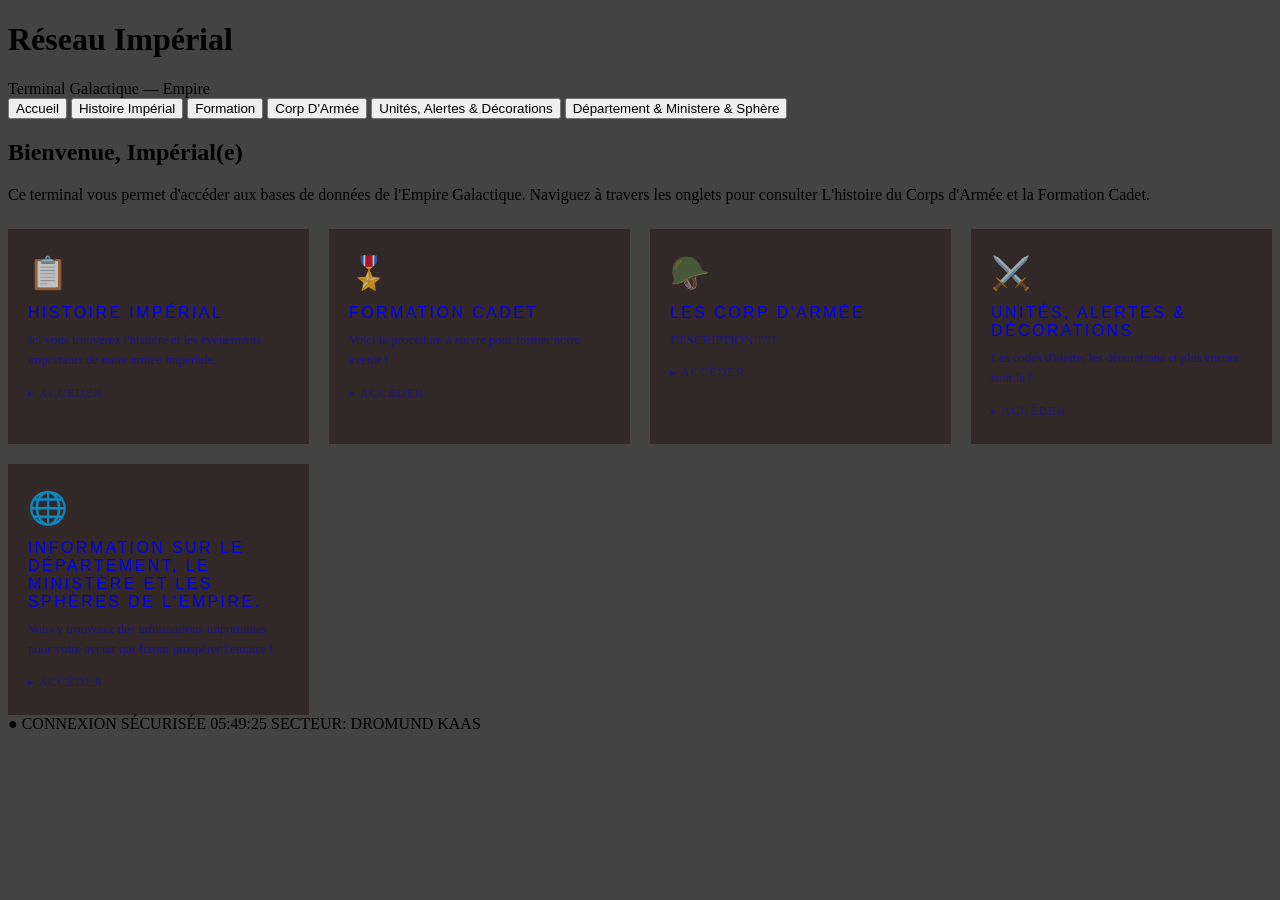
==== index.html @ f367fa1d "Update index.html" ====
<!DOCTYPE html>
<html lang="fr">
<head>
  <meta charset="UTF-8">
  <meta name="viewport" content="width=device-width, initial-scale=1.0">
  <title>Réseau Impérial — Terminal Galactique de l'Empire</title>
  <meta name="description" content="Terminal d'accès aux bases de données de l'Empire Galactique. Histoire du Corps d'Armée et Formation Cadet.">
  <link rel="stylesheet" href="style.css">
  <link rel="icon" type="image/x-icon" href="images/ICONE.png">

  <!-- DISCORD / OPEN GRAPH EMBED -->
  <meta property="og:type" content="website">
  <meta property="og:title" content="Réseau Impérial — Empire Galactique">
  <meta property="og:description" content="Terminal d'accès aux bases de données de l'Empire.">
  <meta property="og:url" content="https://insanity-chan.github.io/Imperial/">
  <meta property="og:image" content="https://insanity-chan.github.io/Imperial/preview.png">
  <meta property="og:site_name" content="Réseau Impérial">
  <meta name="theme-color" content="#ff1a1a">

  <!-- TWITTER CARD -->
  <meta name="twitter:card" content="summary_large_image">
  <meta name="twitter:title" content="Réseau Impérial — Empire Galactique">
  <meta name="twitter:description" content="Terminal d'accès aux bases de données de l'Empire.">
  <meta name="twitter:image" content="https://insanity-chan.github.io/Imperial/preview.png">

  <style>
    body {
      background-image: url('images/fond.png');
      background-size: cover;
      background-position: center;
      background-attachment: fixed;
      background-repeat: no-repeat;
    }

    body::before {
      content: '';
      position: fixed;
      top: 0; left: 0;
      width: 100%; height: 100%;
      background: rgba(5, 5, 5, 0.75);
      z-index: -1;
    }

    .holo-cards-link {
      display: grid;
      grid-template-columns: repeat(auto-fit, minmax(250px, 1fr));
      gap: 20px;
      margin-top: 25px;
      text-decoration: none;
    }

    .holo-card-link {
      display: block;
      text-decoration: none;
      border: 1px solid var(--holo-dim);
      padding: 25px 20px;
      background: rgba(26, 0, 0, 0.4);
      transition: all 0.3s;
      position: relative;
      overflow: hidden;
    }

    .holo-card-link::before {
      content: '';
      position: absolute;
      top: 0; left: -100%;
      width: 100%; height: 100%;
      background: linear-gradient(90deg, transparent, rgba(255,26,26,0.05), transparent);
      transition: left 0.5s;
    }

    .holo-card-link:hover::before {
      left: 100%;
    }

    .holo-card-link:hover {
      border-color: var(--holo-cyan);
      box-shadow: 0 0 20px var(--holo-glow), inset 0 0 20px rgba(255,26,26,0.05);
      transform: translateY(-3px);
    }

    .holo-card-link .card-icon {
      font-size: 2rem;
      margin-bottom: 12px;
      opacity: 0.7;
    }

    .holo-card-link .card-title {
      font-family: 'Orbitron', sans-serif;
      font-size: 1rem;
      letter-spacing: 0.15em;
      text-transform: uppercase;
      color: var(--holo-cyan);
      text-shadow: 0 0 8px var(--holo-glow);
      margin-bottom: 8px;
    }

    .holo-card-link .card-desc {
      font-size: 0.8rem;
      opacity: 0.5;
      line-height: 1.6;
    }

    .holo-card-link .card-arrow {
      margin-top: 15px;
      font-size: 0.75rem;
      opacity: 0.4;
      letter-spacing: 0.1em;
      text-transform: uppercase;
    }

    .holo-card-link:hover .card-arrow {
      opacity: 1;
    }

    .holo-placeholder {
      border: 1px dashed var(--holo-dim);
      padding: 25px 20px;
      background: rgba(26, 0, 0, 0.2);
      transition: all 0.3s;
      cursor: default;
    }

    .holo-placeholder:hover {
      border-color: rgba(255,26,26,0.3);
      background: rgba(26, 0, 0, 0.3);
    }

    .holo-placeholder .card-icon {
      font-size: 2rem;
      margin-bottom: 12px;
      opacity: 0.4;
    }

    .holo-placeholder .card-title {
      font-family: 'Orbitron', sans-serif;
      font-size: 1rem;
      letter-spacing: 0.15em;
      text-transform: uppercase;
      color: var(--holo-cyan);
      opacity: 0.4;
      margin-bottom: 8px;
    }

    .holo-placeholder .card-desc {
      font-size: 0.8rem;
      opacity: 0.3;
      line-height: 1.6;
      font-style: italic;
    }

    .holo-placeholder .card-tag {
      display: inline-block;
      margin-top: 12px;
      font-size: 0.7rem;
      padding: 3px 10px;
      border: 1px solid var(--holo-dim);
      opacity: 0.3;
      letter-spacing: 0.1em;
      text-transform: uppercase;
    }
  </style>
</head>
<body>

  <div id="boot-screen">
    <div class="boot-text">&gt; INITIALISATION DU TERMINAL IMPÉRIAL...</div>
    <div class="boot-text">&gt; CONNEXION AU RÉSEAU DE L'EMPIRE...</div>
    <div class="boot-text">&gt; AUTHENTIFICATION : ACCORDÉE</div>
    <div class="boot-text">&gt; CHARGEMENT DES DONNÉES...</div>
    <div class="boot-bar"><div class="boot-bar-fill"></div></div>
  </div>

  <div class="holo-header">
    <h1>Réseau Impérial</h1>
    <div class="subtitle">Terminal Galactique — Empire</div>
  </div>

  <div class="holo-frame">

<div class="holo-nav">
      <a href="index.html"><button class="active">Accueil</button></a>
      <a href="histoir.html"><button>Histoire Impérial</button></a>
      <a href="formation.html"><button>Formation</button></a>
  <a href="corparmee.html"><button>Corp D'Armée</button></a>
      <a href="unites.html"><button>Unités, Alertes & Décorations</button></a>
      <a href="sphere.html"><button>Département & Ministere & Sphère</button></a>
    </div>

    <div class="holo-panel active">
      <h2>Bienvenue, Impérial(e)</h2>
      <p>Ce terminal vous permet d'accéder aux bases de données de l'Empire Galactique. Naviguez à travers les onglets pour consulter L'histoire du Corps d'Armée et la Formation Cadet.</p>

      <div class="holo-cards-link">

        <a href="histoir.html" class="holo-card-link">
          <div class="card-icon">📋</div>
          <div class="card-title">Histoire Impérial</div>
          <div class="card-desc">Ici vous trouverez l'histoire et les événements importants de notre armée impériale.</div>
          <div class="card-arrow">▸ Accéder</div>
        </a>

        <a href="formation.html" class="holo-card-link">
          <div class="card-icon">🎖️</div>
          <div class="card-title">Formation Cadet</div>
          <div class="card-desc">Voici la procédure à suivre pour former notre avenir !</div>
          <div class="card-arrow">▸ Accéder</div>
        </a>

                <a href="formation.html" class="holo-card-link">
          <div class="card-icon">🪖</div>
          <div class="card-title">Les Corp D'armée</div>
          <div class="card-desc">DESCRIPTION!!?!!</div>
          <div class="card-arrow">▸ Accéder</div>
        </a>

        <a href="unites.html" class="holo-card-link">
          <div class="card-icon">⚔️</div>
          <div class="card-title">Unités, Alertes & Décorations</div>
          <div class="card-desc">Les codes d'alerte, les décorations et plus encore sont là !</div>
          <div class="card-arrow">▸ Accéder</div>
        </a>

        <a href="sphere.html" class="holo-card-link">
          <div class="card-icon">🌐</div>
          <div class="card-title">Information sur le département, le ministère et les sphères de l'empire.</div>
          <div class="card-desc">Vous y trouverez des informations importantes pour votre avenir qui feront prospérer l'empire !</div>
          <div class="card-arrow">▸ Accéder</div>
        </a>

      </div>
    </div>

    <div class="holo-status">
      <span><span class="blink">●</span> CONNEXION SÉCURISÉE</span>
      <span id="horloge">--:--:--</span>
      <span>SECTEUR: DROMUND KAAS</span>
    </div>
  </div>

  <script>
    setTimeout(() => {
      document.getElementById('boot-screen').style.display = 'none';
    }, 700);

    function updateClock() {
      const now = new Date();
      const h = String(now.getHours()).padStart(2, '0');
      const m = String(now.getMinutes()).padStart(2, '0');
      const s = String(now.getSeconds()).padStart(2, '0');
      document.getElementById('horloge').textContent = `${h}:${m}:${s}`;
    }
    setInterval(updateClock, 1000);
    updateClock();
  </script>
</body>
</html>
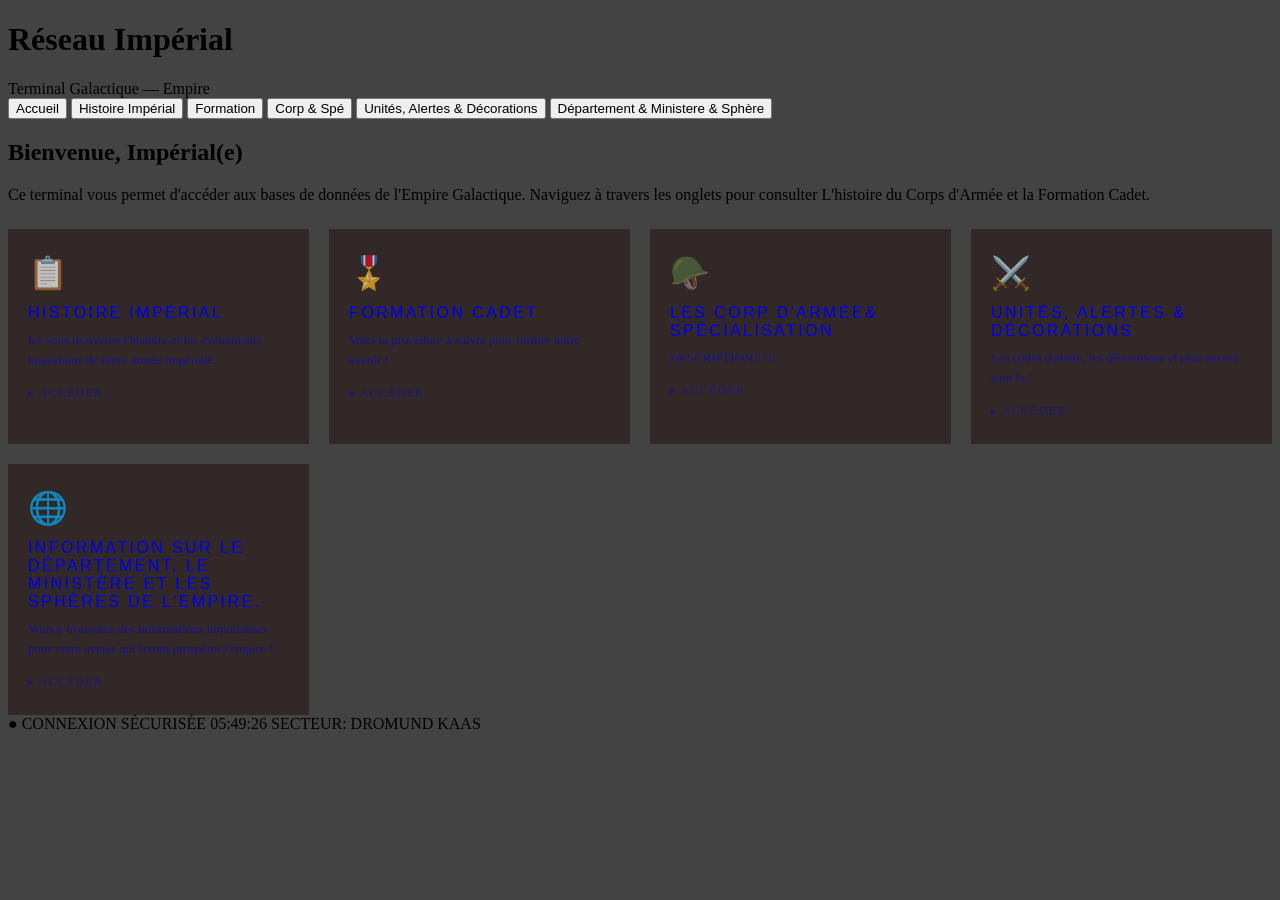
==== commit 78f47bf8: "Update index.html" ====
--- a/index.html
+++ b/index.html
@@ -182,7 +182,7 @@
       <a href="index.html"><button class="active">Accueil</button></a>
       <a href="histoir.html"><button>Histoire Impérial</button></a>
       <a href="formation.html"><button>Formation</button></a>
-  <a href="corparmee.html"><button>Corp D'Armée</button></a>
+  <a href="corparmee.html"><button>Corp & Spé</button></a>
       <a href="unites.html"><button>Unités, Alertes & Décorations</button></a>
       <a href="sphere.html"><button>Département & Ministere & Sphère</button></a>
     </div>
@@ -207,9 +207,9 @@
           <div class="card-arrow">▸ Accéder</div>
         </a>
 
-                <a href="formation.html" class="holo-card-link">
+                <a href="corparmee.html" class="holo-card-link">
           <div class="card-icon">🪖</div>
-          <div class="card-title">Les Corp D'armée</div>
+          <div class="card-title">Les Corp D'armée& Spécialisation</div>
           <div class="card-desc">DESCRIPTION!!?!!</div>
           <div class="card-arrow">▸ Accéder</div>
         </a>
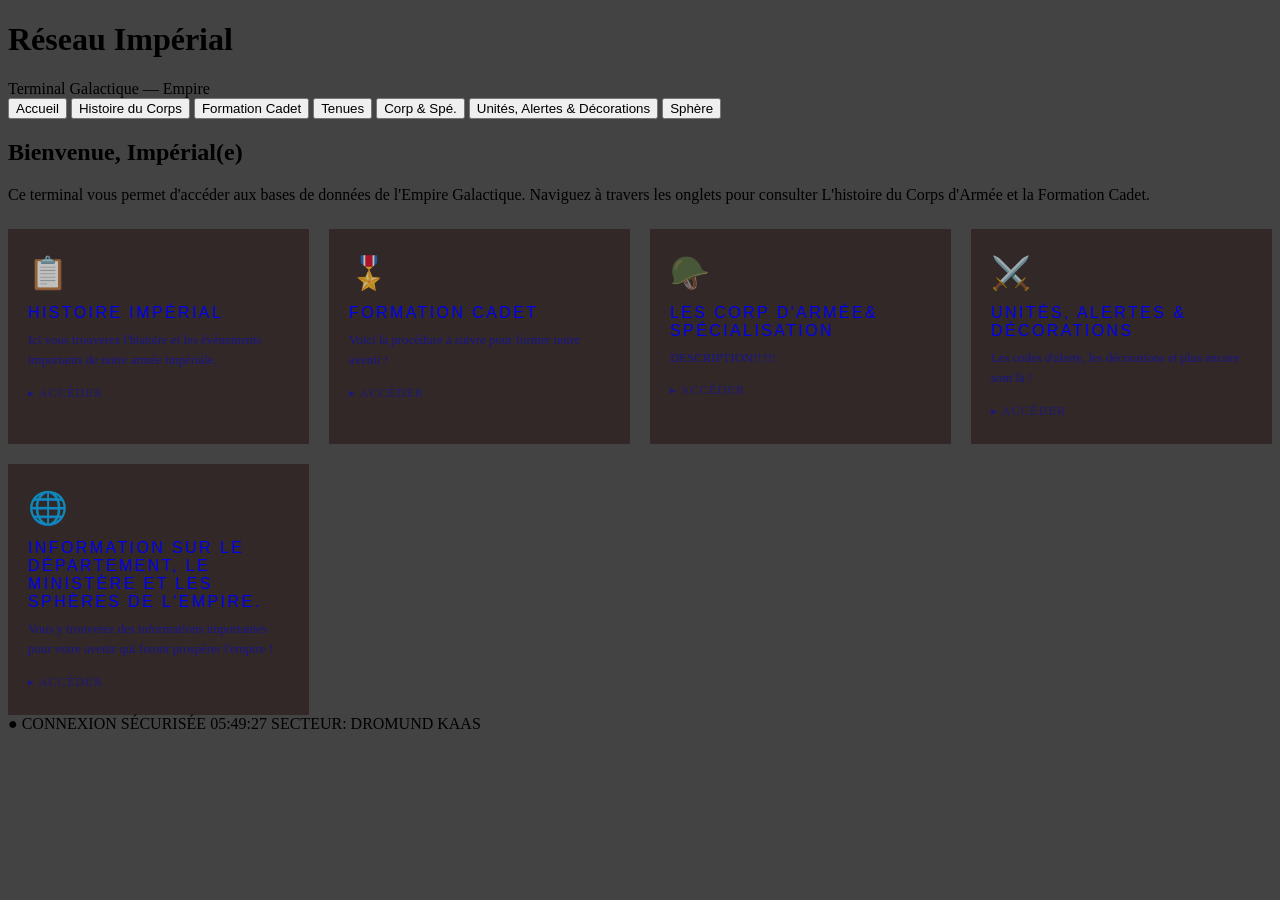
==== commit 7e19ee23: "Update index.html" ====
--- a/index.html
+++ b/index.html
@@ -178,13 +178,14 @@
 
   <div class="holo-frame">
 
-<div class="holo-nav">
+    <div class="holo-nav">
       <a href="index.html"><button class="active">Accueil</button></a>
-      <a href="histoir.html"><button>Histoire Impérial</button></a>
-      <a href="formation.html"><button>Formation</button></a>
-  <a href="corparmee.html"><button>Corp & Spé</button></a>
+      <a href="histoire.html"><button>Histoire du Corps</button></a>
+      <a href="formation.html"><button>Formation Cadet</button></a>
+      <a href="tenues.html"><button>Tenues</button></a>
+      <a href="corparmee.html"><button>Corp & Spé.</button></a>
       <a href="unites.html"><button>Unités, Alertes & Décorations</button></a>
-      <a href="sphere.html"><button>Département & Ministere & Sphère</button></a>
+      <a href="sphere.html"><button>Sphère</button></a>
     </div>
 
     <div class="holo-panel active">
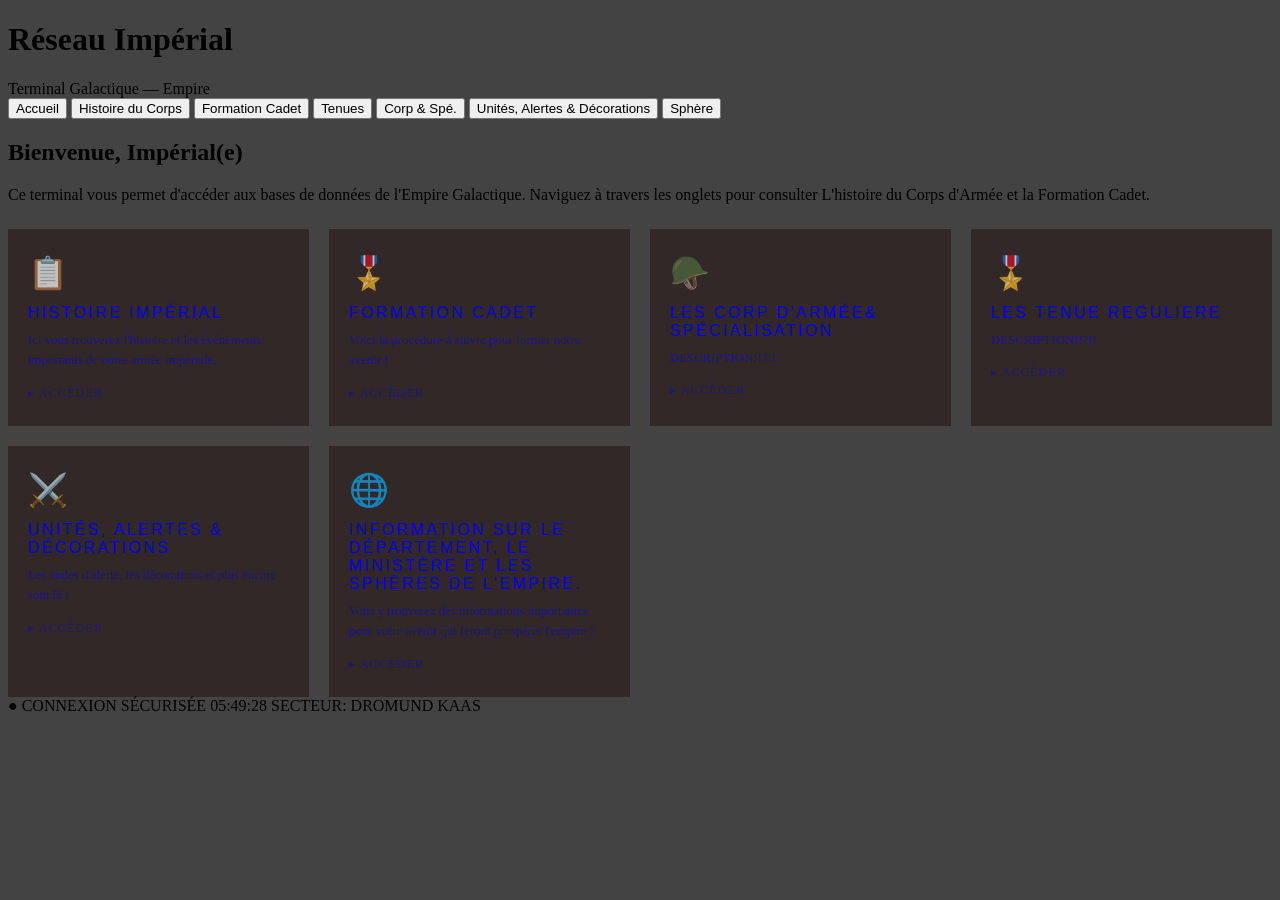
==== commit f56a8fba: "Update index.html" ====
--- a/index.html
+++ b/index.html
@@ -215,6 +215,13 @@
           <div class="card-arrow">▸ Accéder</div>
         </a>
 
+                        <a href="tenues.html" class="holo-card-link">
+          <div class="card-icon">🎖️</div>
+          <div class="card-title">Les Tenue reguliere</div>
+          <div class="card-desc">DESCRIPTION!!?!!</div>
+          <div class="card-arrow">▸ Accéder</div>
+        </a>
+
         <a href="unites.html" class="holo-card-link">
           <div class="card-icon">⚔️</div>
           <div class="card-title">Unités, Alertes & Décorations</div>
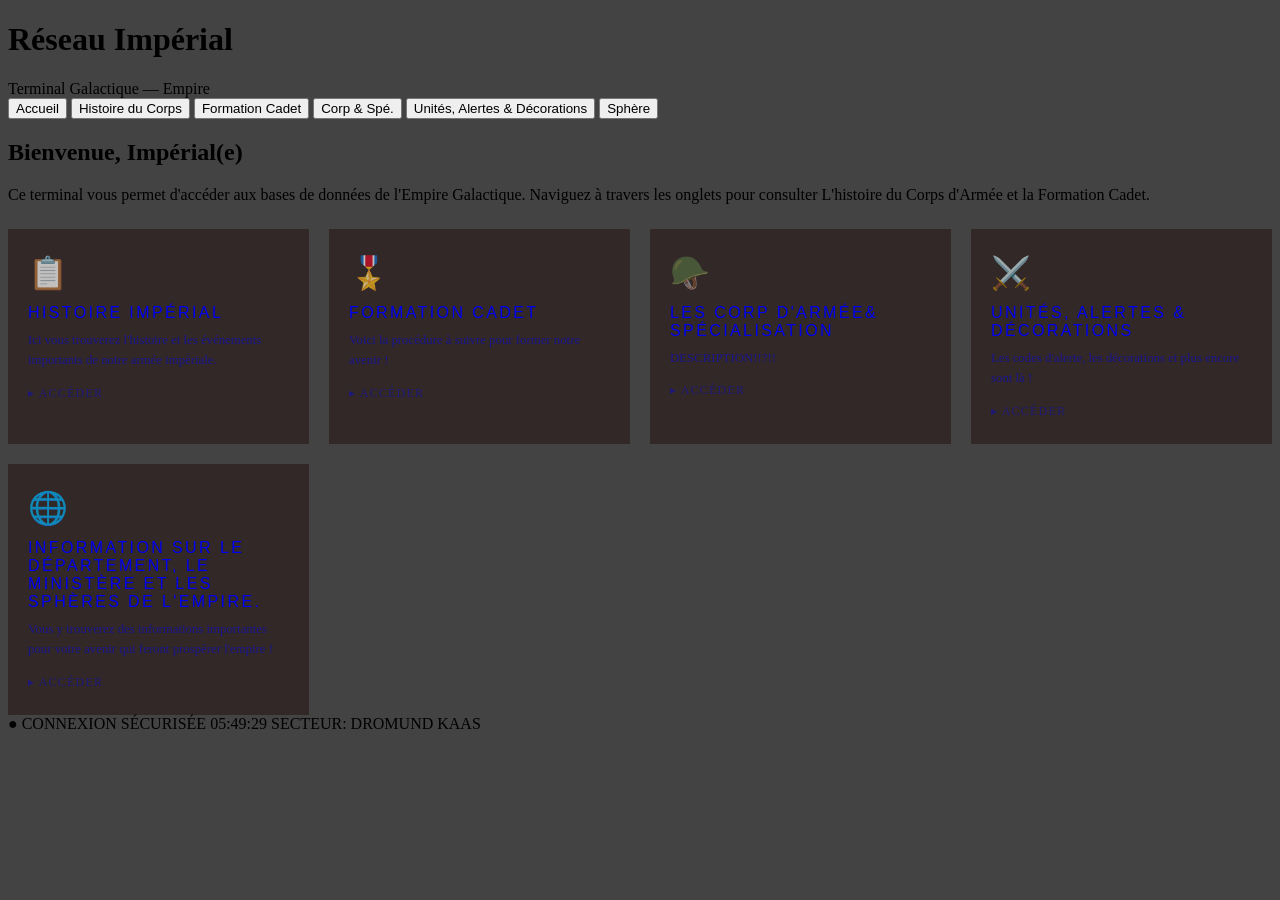
==== commit 70cd4caf: "Update index.html" ====
--- a/index.html
+++ b/index.html
@@ -182,7 +182,6 @@
       <a href="index.html"><button class="active">Accueil</button></a>
       <a href="histoire.html"><button>Histoire du Corps</button></a>
       <a href="formation.html"><button>Formation Cadet</button></a>
-      <a href="tenues.html"><button>Tenues</button></a>
       <a href="corparmee.html"><button>Corp & Spé.</button></a>
       <a href="unites.html"><button>Unités, Alertes & Décorations</button></a>
       <a href="sphere.html"><button>Sphère</button></a>
@@ -211,13 +210,6 @@
                 <a href="corparmee.html" class="holo-card-link">
           <div class="card-icon">🪖</div>
           <div class="card-title">Les Corp D'armée& Spécialisation</div>
-          <div class="card-desc">DESCRIPTION!!?!!</div>
-          <div class="card-arrow">▸ Accéder</div>
-        </a>
-
-                        <a href="tenues.html" class="holo-card-link">
-          <div class="card-icon">🎖️</div>
-          <div class="card-title">Les Tenue reguliere</div>
           <div class="card-desc">DESCRIPTION!!?!!</div>
           <div class="card-arrow">▸ Accéder</div>
         </a>
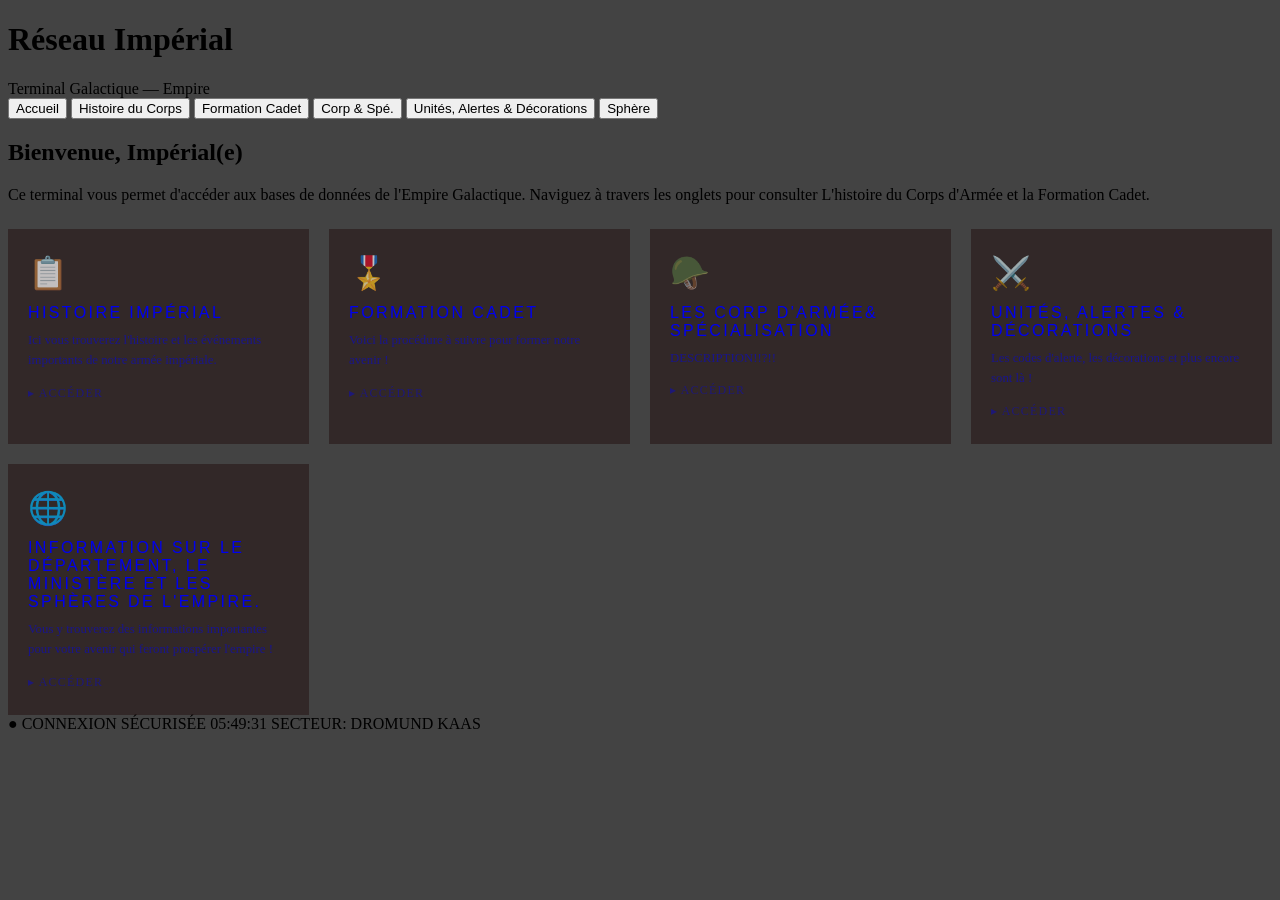
==== commit b31ed2c6: "Update index.html" ====
--- a/index.html
+++ b/index.html
@@ -180,7 +180,7 @@
 
     <div class="holo-nav">
       <a href="index.html"><button class="active">Accueil</button></a>
-      <a href="histoire.html"><button>Histoire du Corps</button></a>
+      <a href="histoir.html"><button>Histoire du Corps</button></a>
       <a href="formation.html"><button>Formation Cadet</button></a>
       <a href="corparmee.html"><button>Corp & Spé.</button></a>
       <a href="unites.html"><button>Unités, Alertes & Décorations</button></a>
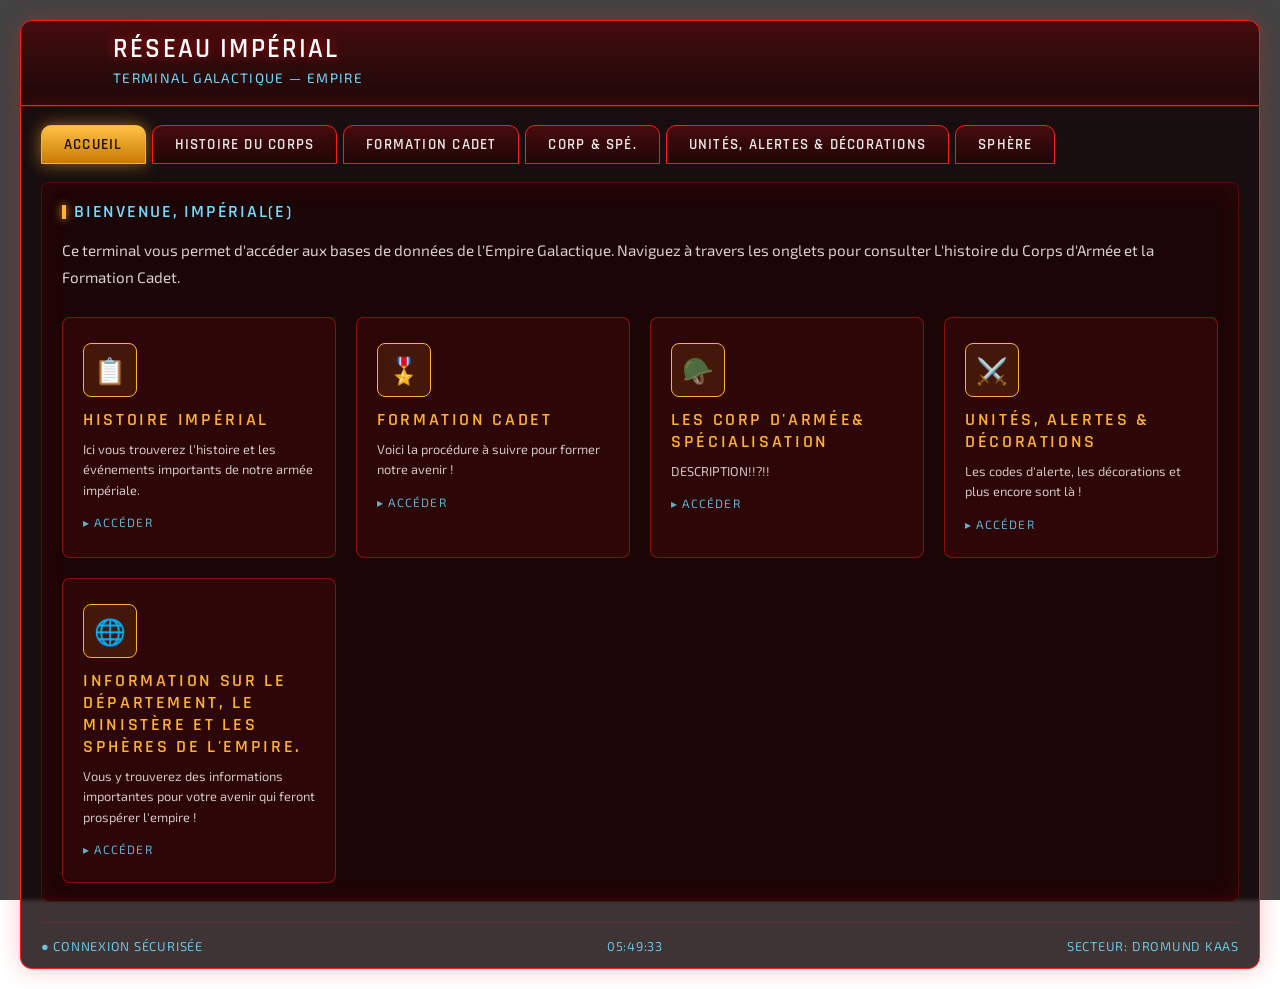
==== commit 4ebeb5ce: "Add files via upload" ====
--- a/index.html
+++ b/index.html
@@ -86,7 +86,7 @@
     }
 
     .holo-card-link .card-title {
-      font-family: 'Orbitron', sans-serif;
+      font-family: 'Rajdhani', sans-serif;
       font-size: 1rem;
       letter-spacing: 0.15em;
       text-transform: uppercase;
@@ -133,7 +133,7 @@
     }
 
     .holo-placeholder .card-title {
-      font-family: 'Orbitron', sans-serif;
+      font-family: 'Rajdhani', sans-serif;
       font-size: 1rem;
       letter-spacing: 0.15em;
       text-transform: uppercase;
--- a/style.css
+++ b/style.css
@@ -0,0 +1,1090 @@
+@import url('https://fonts.googleapis.com/css2?family=Rajdhani:wght@500;600;700&family=Exo+2:wght@400;500;600&display=swap');
+
+:root {
+  --holo-cyan: #6fdcff;               /* CYAN HUD : titres et liens */
+  --holo-neon: #ff1a1a;               /* ROUGE NÉON : cadres, bordures, lueurs */
+  --holo-accent: #ffb02e;             /* OR : onglet actif, icônes, prix */
+  --holo-blue: #8a0a0a;
+  --holo-deep: #1a0000;
+  --holo-glow: rgba(255, 26, 26, 0.55);
+  --holo-dim: rgba(255, 26, 26, 0.25);
+  --panel: rgba(30, 4, 6, 0.82);
+  --bg-dark: #050505;
+  --text-white: #ece6e6;
+}
+
+* { margin: 0; padding: 0; box-sizing: border-box; }
+
+a, a:visited { color: var(--holo-cyan); text-decoration: none; }
+
+body {
+  background: var(--bg-dark);
+  color: var(--text-white);
+  font-family: 'Exo 2', sans-serif;
+  overflow-x: hidden;
+  min-height: 100vh;
+  position: relative;
+}
+
+body::before {
+  content: '';
+  position: fixed;
+  top: 0; left: 0;
+  width: 100%; height: 100%;
+  background: repeating-linear-gradient(0deg, transparent 0px, transparent 2px, rgba(255,26,26,0.03) 3px, rgba(255,26,26,0.03) 4px);
+  pointer-events: none;
+  z-index: 9999;
+}
+
+body::after {
+  content: '';
+  position: fixed;
+  top: 0; left: 0;
+  width: 100%; height: 100%;
+  background: radial-gradient(ellipse at center, transparent 60%, rgba(255,26,26,0.04) 100%);
+  pointer-events: none;
+  z-index: 9998;
+  animation: flicker 6s infinite;
+}
+
+@keyframes flicker {
+  0%,100% { opacity: 1; }
+  92% { opacity: 1; }
+  93% { opacity: 0.85; }
+  94% { opacity: 1; }
+  96% { opacity: 0.9; }
+  97% { opacity: 1; }
+}
+
+.holo-header {
+  text-align: center;
+  padding: 40px 20px 20px;
+}
+
+.holo-header h1 {
+  font-family: 'Rajdhani', sans-serif;
+  font-weight: 900;
+  font-size: clamp(2rem, 6vw, 4rem);
+  letter-spacing: 0.3em;
+  text-transform: uppercase;
+  color: var(--holo-cyan);
+  text-shadow: 0 0 10px var(--holo-glow), 0 0 30px var(--holo-glow), 0 0 60px rgba(255,26,26,0.3);
+  animation: textGlow 3s ease-in-out infinite alternate;
+}
+
+@keyframes textGlow {
+  from { text-shadow: 0 0 10px var(--holo-glow), 0 0 30px var(--holo-glow), 0 0 60px rgba(255,26,26,0.3); }
+  to   { text-shadow: 0 0 15px var(--holo-glow), 0 0 45px var(--holo-glow), 0 0 80px rgba(255,26,26,0.5); }
+}
+
+.holo-header .subtitle {
+  font-size: 0.85rem;
+  letter-spacing: 0.5em;
+  margin-top: 8px;
+  opacity: 0.6;
+  text-transform: uppercase;
+  color: var(--holo-cyan);
+}
+
+.holo-frame {
+  position: relative;
+  border: 1px solid var(--holo-dim);
+  background: rgba(26, 0, 0, 0.3);
+  backdrop-filter: blur(2px);
+  margin: 20px;
+  padding: 30px;
+}
+
+.holo-frame::before,
+.holo-frame::after {
+  content: '';
+  position: absolute;
+  width: 20px; height: 20px;
+  border: 2px solid var(--holo-cyan);
+  box-shadow: 0 0 10px var(--holo-glow);
+}
+
+.holo-frame::before { top: -2px; left: -2px; border-right: none; border-bottom: none; }
+.holo-frame::after  { bottom: -2px; right: -2px; border-left: none; border-top: none; }
+
+.holo-nav {
+  display: flex;
+  justify-content: center;
+  gap: 10px;
+  flex-wrap: wrap;
+  margin-bottom: 30px;
+}
+
+.holo-nav a { text-decoration: none; }
+
+.holo-nav button {
+  background: transparent;
+  border: 1px solid var(--holo-dim);
+  color: var(--holo-cyan);
+  padding: 8px 24px;
+  font-family: 'Exo 2', sans-serif;
+  font-size: 0.85rem;
+  letter-spacing: 0.15em;
+  text-transform: uppercase;
+  cursor: pointer;
+  transition: all 0.3s;
+}
+
+.holo-nav button:hover,
+.holo-nav button.active {
+  border-color: var(--holo-cyan);
+  background: var(--holo-dim);
+  box-shadow: 0 0 15px var(--holo-glow), inset 0 0 15px rgba(255,26,26,0.1);
+  text-shadow: 0 0 8px var(--holo-glow);
+}
+
+.holo-panel {
+  display: none;
+  animation: panelFade 0.5s ease;
+}
+
+.holo-panel.active { display: block; }
+
+@keyframes panelFade {
+  from { opacity: 0; transform: translateY(10px); }
+  to   { opacity: 1; transform: translateY(0); }
+}
+
+.holo-panel h2 {
+  font-family: 'Rajdhani', sans-serif;
+  font-size: 1.3rem;
+  letter-spacing: 0.2em;
+  margin-bottom: 15px;
+  text-transform: uppercase;
+  border-bottom: 1px solid var(--holo-dim);
+  padding-bottom: 10px;
+  color: var(--holo-cyan);
+  text-shadow: 0 0 10px var(--holo-glow);
+}
+
+.holo-panel p {
+  line-height: 1.8;
+  opacity: 0.9;
+  margin-bottom: 15px;
+  color: var(--text-white);
+}
+
+.holo-table {
+  width: 100%;
+  border-collapse: collapse;
+  margin-top: 15px;
+}
+
+.holo-table th {
+  text-align: left;
+  padding: 10px;
+  border-bottom: 1px solid var(--holo-cyan);
+  text-transform: uppercase;
+  letter-spacing: 0.1em;
+  font-size: 0.8rem;
+  color: var(--holo-cyan);
+  text-shadow: 0 0 5px var(--holo-glow);
+}
+
+.holo-table td {
+  padding: 10px;
+  border-bottom: 1px solid var(--holo-dim);
+  opacity: 0.9;
+  color: var(--text-white);
+}
+
+.holo-table tr:hover td {
+  background: var(--holo-dim);
+  opacity: 1;
+}
+
+.holo-form input,
+.holo-form textarea {
+  width: 100%;
+  background: rgba(26, 0, 0, 0.5);
+  border: 1px solid var(--holo-dim);
+  color: var(--text-white);
+  padding: 10px 14px;
+  font-family: 'Exo 2', sans-serif;
+  font-size: 0.9rem;
+  margin-bottom: 12px;
+  transition: all 0.3s;
+}
+
+.holo-form input:focus,
+.holo-form textarea:focus {
+  outline: none;
+  border-color: var(--holo-cyan);
+  box-shadow: 0 0 10px var(--holo-glow);
+}
+
+.holo-form button {
+  background: transparent;
+  border: 1px solid var(--holo-cyan);
+  color: var(--holo-cyan);
+  padding: 10px 30px;
+  font-family: 'Rajdhani', sans-serif;
+  font-size: 0.85rem;
+  letter-spacing: 0.2em;
+  text-transform: uppercase;
+  cursor: pointer;
+  transition: all 0.3s;
+}
+
+.holo-form button:hover {
+  background: var(--holo-dim);
+  box-shadow: 0 0 20px var(--holo-glow);
+}
+
+.holo-status {
+  display: flex;
+  justify-content: space-between;
+  align-items: center;
+  margin-top: 20px;
+  padding-top: 15px;
+  border-top: 1px solid var(--holo-dim);
+  font-size: 0.75rem;
+  opacity: 0.5;
+  letter-spacing: 0.1em;
+  color: var(--holo-cyan);
+}
+
+.blink { animation: blink 1.5s infinite; }
+
+@keyframes blink {
+  0%,100% { opacity: 1; }
+  50% { opacity: 0.2; }
+}
+
+.holo-grid {
+  display: grid;
+  grid-template-columns: repeat(auto-fit, minmax(200px, 1fr));
+  gap: 15px;
+  margin-top: 15px;
+}
+
+.holo-card {
+  border: 1px solid var(--holo-dim);
+  padding: 15px;
+  background: rgba(26, 0, 0, 0.2);
+  transition: all 0.3s;
+}
+
+.holo-card:hover {
+  border-color: var(--holo-cyan);
+  box-shadow: 0 0 15px var(--holo-glow);
+}
+
+.holo-card .label {
+  font-size: 0.7rem;
+  opacity: 0.6;
+  text-transform: uppercase;
+  letter-spacing: 0.15em;
+  color: var(--holo-cyan);
+  text-shadow: 0 0 5px var(--holo-glow);
+}
+
+.holo-card .value {
+  font-family: 'Rajdhani', sans-serif;
+  font-size: 1.5rem;
+  margin-top: 5px;
+  text-shadow: 0 0 10px var(--holo-glow);
+  color: var(--text-white);
+}
+
+#boot-screen {
+  position: fixed;
+  top: 0; left: 0;
+  width: 100%; height: 100%;
+  background: var(--bg-dark);
+  z-index: 10000;
+  display: flex;
+  align-items: center;
+  justify-content: center;
+  flex-direction: column;
+}
+
+#boot-screen .boot-text {
+  font-size: 0.9rem;
+  opacity: 0.7;
+  margin: 4px 0;
+  color: var(--holo-cyan);
+}
+
+#boot-screen .boot-bar {
+  width: 300px;
+  height: 2px;
+  background: var(--holo-dim);
+  margin-top: 20px;
+  overflow: hidden;
+}
+
+#boot-screen .boot-bar-fill {
+  height: 100%;
+  background: var(--holo-cyan);
+  box-shadow: 0 0 10px var(--holo-glow);
+  width: 0%;
+  animation: bootLoad 0.5s ease forwards;
+}
+
+@keyframes bootLoad { to { width: 100%; } }
+
+/* === PAGES HISTOIRE ET FORMATION === */
+
+.holo-section {
+  margin-top: 40px;
+  padding-top: 20px;
+  border-top: 1px solid var(--holo-dim);
+  animation: panelFade 0.5s ease;
+}
+
+.holo-section h2 {
+  font-family: 'Rajdhani', sans-serif;
+  font-size: 1.3rem;
+  letter-spacing: 0.2em;
+  margin-bottom: 15px;
+  text-transform: uppercase;
+  text-shadow: 0 0 10px var(--holo-glow);
+  color: var(--holo-cyan);
+}
+
+.holo-section h3 {
+  font-family: 'Rajdhani', sans-serif;
+  font-size: 1rem;
+  letter-spacing: 0.15em;
+  margin: 25px 0 10px;
+  text-transform: uppercase;
+  color: var(--holo-cyan);
+  opacity: 0.9;
+}
+
+.holo-section h4 {
+  font-size: 0.9rem;
+  letter-spacing: 0.1em;
+  margin: 20px 0 8px;
+  text-transform: uppercase;
+  opacity: 0.8;
+  color: var(--holo-cyan);
+}
+
+.holo-section p {
+  line-height: 1.8;
+  opacity: 0.9;
+  margin-bottom: 12px;
+  color: var(--text-white);
+}
+
+.holo-intro {
+  font-style: italic;
+  opacity: 0.7 !important;
+  color: var(--text-white) !important;
+}
+
+.holo-note {
+  font-size: 0.8rem;
+  opacity: 0.6 !important;
+  font-style: italic;
+  color: var(--text-white) !important;
+}
+
+.holo-list {
+  list-style: none;
+  padding-left: 0;
+}
+
+.holo-list li {
+  padding: 8px 0 8px 20px;
+  position: relative;
+  line-height: 1.7;
+  opacity: 0.9;
+  border-bottom: 1px solid rgba(255,26,26,0.05);
+  color: var(--text-white);
+}
+
+.holo-list li::before {
+  content: '▸';
+  position: absolute;
+  left: 0;
+  color: var(--holo-cyan);
+  text-shadow: 0 0 5px var(--holo-glow);
+}
+
+.holo-list li strong {
+  color: var(--holo-cyan);
+  text-shadow: 0 0 5px var(--holo-glow);
+}
+
+.holo-sommaire {
+  display: flex;
+  flex-direction: column;
+  gap: 8px;
+}
+
+.holo-link {
+  color: var(--holo-cyan);
+  text-decoration: none;
+  padding: 10px 15px;
+  border: 1px solid var(--holo-dim);
+  transition: all 0.3s;
+  font-size: 0.9rem;
+  letter-spacing: 0.1em;
+}
+
+.holo-link:hover {
+  border-color: var(--holo-cyan);
+  background: var(--holo-dim);
+  box-shadow: 0 0 10px var(--holo-glow);
+  padding-left: 25px;
+}
+
+.holo-rank-block {
+  margin: 25px 0;
+  padding: 15px;
+  border: 1px solid var(--holo-dim);
+  background: rgba(26, 0, 0, 0.2);
+}
+
+.holo-rank-category {
+  font-family: 'Rajdhani', sans-serif;
+  font-size: 1rem;
+  letter-spacing: 0.15em;
+  text-transform: uppercase;
+  color: var(--holo-cyan);
+  text-shadow: 0 0 8px var(--holo-glow);
+  margin-bottom: 8px;
+}
+
+.holo-rank-desc {
+  font-size: 0.85rem;
+  opacity: 0.7;
+  line-height: 1.6;
+  margin-bottom: 12px;
+  color: var(--text-white);
+}
+
+.holo-rank-list {
+  display: flex;
+  flex-direction: column;
+  gap: 6px;
+}
+
+.holo-rank-item {
+  display: flex;
+  align-items: center;
+  gap: 12px;
+  padding: 8px 12px;
+  border: 1px solid rgba(255,26,26,0.08);
+  background: rgba(26, 0, 0, 0.3);
+  font-size: 0.9rem;
+  color: var(--text-white);
+  transition: all 0.3s;
+}
+
+.holo-rank-item:hover {
+  border-color: var(--holo-cyan);
+  background: var(--holo-dim);
+  box-shadow: 0 0 10px var(--holo-glow);
+}
+
+.holo-rank-item .rank-num {
+  font-family: 'Rajdhani', sans-serif;
+  color: var(--holo-cyan);
+  text-shadow: 0 0 5px var(--holo-glow);
+  min-width: 25px;
+}
+
+.holo-presentation {
+  padding: 20px;
+  border: 1px solid var(--holo-dim);
+  background: rgba(26, 0, 0, 0.2);
+  margin-top: 15px;
+}
+
+.holo-presentation p {
+  line-height: 1.8;
+  margin-bottom: 10px;
+  color: var(--text-white);
+}
+
+.holo-dialogue {
+  padding: 15px;
+  border-left: 3px solid var(--holo-cyan);
+  background: rgba(26, 0, 0, 0.3);
+  margin: 15px 0;
+  font-size: 0.9rem;
+  line-height: 1.8;
+  color: var(--text-white);
+}
+
+.holo-serment {
+  padding: 30px;
+  margin: 0 20px;
+  border: 1px solid var(--holo-cyan);
+  background: rgba(255,26,26,0.05);
+  text-align: center;
+  font-family: 'Rajdhani', sans-serif;
+  font-size: 1.1rem;
+  line-height: 2;
+  letter-spacing: 0.05em;
+  text-shadow: 0 0 15px var(--holo-glow);
+  box-shadow: 0 0 30px rgba(255,26,26,0.1), inset 0 0 30px rgba(255,26,26,0.05);
+  color: var(--text-white);
+}
+
+/* === TIMELINE === */
+
+.holo-timeline {
+  position: relative;
+  padding: 20px 0;
+}
+
+.holo-timeline::before {
+  content: '';
+  position: absolute;
+  left: 80px;
+  top: 0;
+  bottom: 0;
+  width: 2px;
+  background: linear-gradient(to bottom, transparent, var(--holo-cyan), var(--holo-cyan), transparent);
+  box-shadow: 0 0 10px var(--holo-glow);
+}
+
+.holo-event {
+  position: relative;
+  margin-bottom: 50px;
+  padding-left: 120px;
+  padding-bottom: 40px;
+  border-bottom: 1px solid var(--holo-dim);
+}
+
+.holo-event:last-child {
+  border-bottom: none;
+}
+
+.holo-event::before {
+  content: '';
+  position: absolute;
+  left: 73px;
+  top: 5px;
+  width: 16px;
+  height: 16px;
+  border-radius: 50%;
+  background: var(--bg-dark);
+  border: 2px solid var(--holo-cyan);
+  box-shadow: 0 0 12px var(--holo-glow);
+  z-index: 1;
+}
+
+.holo-event-year {
+  position: absolute;
+  left: 0;
+  top: 0;
+  width: 65px;
+  text-align: right;
+  font-family: 'Rajdhani', sans-serif;
+  font-size: 0.75rem;
+  font-weight: 700;
+  color: var(--holo-cyan);
+  text-shadow: 0 0 8px var(--holo-glow);
+  letter-spacing: 0.05em;
+  line-height: 1.3;
+}
+
+.holo-event-title {
+  font-family: 'Rajdhani', sans-serif;
+  font-size: 1.1rem;
+  letter-spacing: 0.15em;
+  text-transform: uppercase;
+  color: var(--holo-cyan);
+  text-shadow: 0 0 10px var(--holo-glow);
+  margin-bottom: 15px;
+}
+
+.holo-event-image {
+  width: 100%;
+  max-width: 400px;
+  height: 200px;
+  object-fit: cover;
+  border: 1px solid var(--holo-dim);
+  background: rgba(5, 5, 5, 0.5);
+  display: block;
+  margin-bottom: 15px;
+  transition: all 0.3s;
+}
+
+.holo-event-image:hover {
+  border-color: var(--holo-cyan);
+  box-shadow: 0 0 15px var(--holo-glow);
+}
+
+.holo-event-image.placeholder {
+  display: flex;
+  align-items: center;
+  justify-content: center;
+  font-size: 0.8rem;
+  opacity: 0.3;
+  font-style: italic;
+}
+
+.holo-event-text {
+  line-height: 1.8;
+  opacity: 0.9;
+  font-size: 0.9rem;
+  color: var(--text-white);
+}
+
+.holo-event-text p {
+  margin-bottom: 10px;
+}
+
+.holo-intro-banner {
+  padding: 20px;
+  border: 1px solid var(--holo-dim);
+  background: rgba(26, 0, 0, 0.3);
+  margin-bottom: 30px;
+  line-height: 1.8;
+  font-size: 0.9rem;
+  opacity: 0.9;
+  color: var(--text-white);
+}
+
+.holo-intro-banner p {
+  margin-bottom: 10px;
+}
+
+.holo-intro-banner p:last-child {
+  margin-bottom: 0;
+}
+
+/* === CARTES ACCUEIL === */
+
+.holo-cards-link {
+  display: grid;
+  grid-template-columns: repeat(auto-fit, minmax(250px, 1fr));
+  gap: 20px;
+  margin-top: 25px;
+  text-decoration: none;
+}
+
+.holo-card-link {
+  display: block;
+  text-decoration: none;
+  border: 1px solid var(--holo-dim);
+  padding: 25px 20px;
+  background: rgba(26, 0, 0, 0.4);
+  transition: all 0.3s;
+  position: relative;
+  overflow: hidden;
+}
+
+.holo-card-link::before {
+  content: '';
+  position: absolute;
+  top: 0; left: -100%;
+  width: 100%; height: 100%;
+  background: linear-gradient(90deg, transparent, rgba(255,26,26,0.05), transparent);
+  transition: left 0.5s;
+}
+
+.holo-card-link:hover::before {
+  left: 100%;
+}
+
+.holo-card-link:hover {
+  border-color: var(--holo-cyan);
+  box-shadow: 0 0 20px var(--holo-glow), inset 0 0 20px rgba(255,26,26,0.05);
+  transform: translateY(-3px);
+}
+
+.holo-card-link .card-icon {
+  font-size: 2rem;
+  margin-bottom: 12px;
+  opacity: 0.7;
+}
+
+.holo-card-link .card-title {
+  font-family: 'Rajdhani', sans-serif;
+  font-size: 1rem;
+  letter-spacing: 0.15em;
+  text-transform: uppercase;
+  color: var(--holo-cyan);
+  text-shadow: 0 0 8px var(--holo-glow);
+  margin-bottom: 8px;
+}
+
+.holo-card-link .card-desc {
+  font-size: 0.8rem;
+  opacity: 0.5;
+  line-height: 1.6;
+  color: var(--text-white);
+}
+
+.holo-card-link .card-arrow {
+  margin-top: 15px;
+  font-size: 0.75rem;
+  opacity: 0.4;
+  letter-spacing: 0.1em;
+  text-transform: uppercase;
+}
+
+.holo-card-link:hover .card-arrow {
+  opacity: 1;
+}
+
+.holo-placeholder {
+  border: 1px dashed var(--holo-dim);
+  padding: 25px 20px;
+  background: rgba(26, 0, 0, 0.2);
+  transition: all 0.3s;
+  cursor: default;
+}
+
+.holo-placeholder:hover {
+  border-color: rgba(255,26,26,0.3);
+  background: rgba(26, 0, 0, 0.3);
+}
+
+.holo-placeholder .card-icon {
+  font-size: 2rem;
+  margin-bottom: 12px;
+  opacity: 0.4;
+}
+
+.holo-placeholder .card-title {
+  font-family: 'Rajdhani', sans-serif;
+  font-size: 1rem;
+  letter-spacing: 0.15em;
+  text-transform: uppercase;
+  color: var(--holo-cyan);
+  opacity: 0.4;
+  margin-bottom: 8px;
+}
+
+.holo-placeholder .card-desc {
+  font-size: 0.8rem;
+  opacity: 0.3;
+  line-height: 1.6;
+  font-style: italic;
+  color: var(--text-white);
+}
+
+.holo-placeholder .card-tag {
+  display: inline-block;
+  margin-top: 12px;
+  font-size: 0.7rem;
+  padding: 3px 10px;
+  border: 1px solid var(--holo-dim);
+  opacity: 0.3;
+  letter-spacing: 0.1em;
+  text-transform: uppercase;
+}
+
+/* === CODES D'ALERTE === */
+
+.holo-codes-grid {
+  display: grid;
+  grid-template-columns: repeat(auto-fit, minmax(280px, 1fr));
+  gap: 15px;
+  margin-top: 20px;
+}
+
+.holo-code-card {
+  border: 1px solid var(--holo-dim);
+  padding: 20px;
+  background: rgba(26, 0, 0, 0.2);
+  transition: all 0.3s;
+  position: relative;
+}
+
+.holo-code-card:hover {
+  border-color: var(--holo-cyan);
+  box-shadow: 0 0 15px var(--holo-glow);
+}
+
+.holo-code-card .code-name {
+  font-family: 'Rajdhani', sans-serif;
+  font-size: 1.3rem;
+  letter-spacing: 0.2em;
+  text-transform: uppercase;
+  text-shadow: 0 0 10px var(--holo-glow);
+  margin-bottom: 10px;
+}
+
+.holo-code-card .code-desc {
+  font-size: 0.85rem;
+  line-height: 1.7;
+  opacity: 0.8;
+  color: var(--text-white);
+}
+
+.code-noir .code-name { color: #ddd; text-shadow: 0 0 10px rgba(221,221,221,0.4); }
+.code-noir { border-left: 3px solid #bbb; }
+
+.code-rouge .code-name { color: #ff2233; text-shadow: 0 0 10px rgba(255,34,51,0.6); }
+.code-rouge { border-left: 3px solid #ff2233; }
+
+.code-orange .code-name { color: #ff8800; text-shadow: 0 0 10px rgba(255,136,0,0.6); }
+.code-orange { border-left: 3px solid #ff8800; }
+
+.code-vert .code-name { color: #00ff66; text-shadow: 0 0 10px rgba(0,255,102,0.6); }
+.code-vert { border-left: 3px solid #00ff66; }
+
+.code-blanc .code-name { color: #cccccc; text-shadow: 0 0 10px rgba(200,200,200,0.4); }
+.code-blanc { border-left: 3px solid #cccccc; }
+
+/* === EFFECTIF === */
+
+.holo-effectif-block {
+  margin: 25px 0;
+  padding: 20px;
+  border: 1px solid var(--holo-dim);
+  background: rgba(26, 0, 0, 0.2);
+}
+
+.holo-effectif-grade {
+  font-family: 'Rajdhani', sans-serif;
+  font-size: 1.2rem;
+  letter-spacing: 0.2em;
+  text-transform: uppercase;
+  color: var(--holo-cyan);
+  text-shadow: 0 0 10px var(--holo-glow);
+  margin-bottom: 15px;
+  padding-bottom: 10px;
+  border-bottom: 1px solid var(--holo-dim);
+}
+
+.holo-effectif-names {
+  display: flex;
+  flex-direction: column;
+  gap: 8px;
+}
+
+.holo-effectif-name {
+  font-size: 1rem;
+  padding: 8px 15px;
+  border-left: 2px solid var(--holo-cyan);
+  background: rgba(26, 0, 0, 0.3);
+  color: var(--text-white);
+  transition: all 0.3s;
+}
+
+.holo-effectif-name:hover {
+  background: var(--holo-dim);
+  transform: translateX(5px);
+}
+
+/* === RESPONSIVE === */
+
+@media (max-width: 600px) {
+  .holo-frame {
+    padding: 15px;
+  }
+
+  .holo-header h1 {
+    font-size: 1.5rem;
+  }
+
+  .holo-header .subtitle {
+    font-size: 0.65rem;
+  }
+
+  .holo-nav button {
+    padding: 6px 12px;
+    font-size: 0.75rem;
+  }
+
+  .holo-timeline::before {
+    left: 20px;
+  }
+
+  .holo-event {
+    padding-left: 50px;
+  }
+
+  .holo-event::before {
+    left: 13px;
+  }
+
+  .holo-event-year {
+    position: relative;
+    width: auto;
+    text-align: left;
+    margin-bottom: 10px;
+    font-size: 0.85rem;
+  }
+
+  .holo-event-image {
+    max-width: 100%;
+  }
+}
+
+
+/* ======================================================
+   HUD STYLE SWTOR — 3 couleurs : rouge néon, cyan HUD, or
+   ====================================================== */
+body {
+  background: radial-gradient(ellipse at 50% 0%, #3a0709 0%, #120304 55%, #050202 100%) fixed;
+  font-family: 'Exo 2', 'Segoe UI', sans-serif;
+  font-size: 0.95rem;
+}
+body::after { content: none; animation: none; }
+
+/* --- Fenêtre : barre de titre + cadre --- */
+.holo-header {
+  display: grid;
+  grid-template-columns: 56px 1fr;
+  grid-template-rows: auto auto;
+  align-content: center;
+  column-gap: 14px;
+  margin: 20px 20px 0;
+  padding: 14px 22px;
+  text-align: left;
+  border: 1px solid var(--holo-neon);
+  border-radius: 12px 12px 0 0;
+  background: linear-gradient(180deg, rgba(70, 8, 10, 0.92), rgba(24, 3, 4, 0.92));
+  box-shadow: 0 0 22px var(--holo-dim);
+}
+.holo-header::before {
+  content: '';
+  grid-row: 1 / 3;
+  width: 56px; height: 56px;
+  background: url('images/ICONE.png') center / contain no-repeat;
+}
+.holo-header h1 {
+  font-family: 'Rajdhani', sans-serif;
+  font-weight: 600;
+  font-size: 1.7rem;
+  letter-spacing: 0.08em;
+  line-height: 1.1;
+  color: #fff;
+  text-shadow: 0 0 12px var(--holo-glow);
+  animation: none;
+}
+.holo-header .subtitle {
+  margin-top: 0;
+  font-size: 0.85rem;
+  letter-spacing: 0.1em;
+  opacity: 1;
+  color: var(--holo-cyan);
+}
+.holo-frame {
+  margin: 0 20px 20px;
+  padding: 18px 20px 14px;
+  border: 1px solid var(--holo-neon);
+  border-top: 1px solid var(--holo-dim);
+  border-radius: 0 0 12px 12px;
+  background: rgba(14, 2, 3, 0.8);
+  box-shadow: 0 0 22px var(--holo-dim);
+}
+.holo-frame::before, .holo-frame::after { content: none; }
+
+/* --- Onglets --- */
+.holo-nav { justify-content: flex-start; gap: 6px; margin-bottom: 18px; }
+.holo-nav button {
+  font-family: 'Rajdhani', sans-serif;
+  font-weight: 600;
+  font-size: 0.95rem;
+  letter-spacing: 0.08em;
+  color: var(--text-white);
+  padding: 9px 22px;
+  border: 1px solid var(--holo-neon);
+  border-radius: 10px 10px 0 0;
+  background: linear-gradient(180deg, rgba(90, 12, 14, 0.7), rgba(35, 4, 5, 0.9));
+}
+.holo-nav button:hover {
+  border-color: var(--holo-cyan);
+  box-shadow: 0 0 14px var(--holo-glow);
+  text-shadow: none;
+}
+.holo-nav button.active {
+  color: #1a0c00;
+  border-color: var(--holo-accent);
+  background: linear-gradient(180deg, #ffc247, #c77a00);
+  box-shadow: 0 0 16px rgba(255, 176, 46, 0.55);
+  text-shadow: none;
+}
+
+/* --- Panneaux --- */
+.holo-panel.active,
+.holo-section {
+  display: block;
+  margin-top: 18px;
+  padding: 18px 20px;
+  border: 1px solid var(--holo-dim);
+  border-radius: 8px;
+  background: var(--panel);
+  box-shadow: inset 0 0 25px rgba(255, 26, 26, 0.1);
+}
+.holo-panel.active { margin-top: 0; }
+
+.holo-panel h2, .holo-section h2 {
+  position: relative;
+  padding: 0 0 0 12px;
+  margin-bottom: 14px;
+  font-family: 'Rajdhani', sans-serif;
+  font-weight: 600;
+  font-size: 1.1rem;
+  letter-spacing: 0.1em;
+  color: var(--holo-cyan);
+  text-shadow: none;
+  border: 0;
+}
+.holo-panel h2::before, .holo-section h2::before {
+  content: '';
+  position: absolute;
+  left: 0; top: 0.2em; bottom: 0.2em;
+  width: 4px;
+  background: var(--holo-accent);
+  box-shadow: 0 0 8px var(--holo-accent);
+}
+.holo-section h3 { font-family: 'Rajdhani', sans-serif; letter-spacing: 0.12em; }
+
+/* --- Accueil : cartes --- */
+.holo-frame .holo-card-link {
+  background: rgba(60, 8, 10, 0.55);
+  border: 1px solid rgba(255, 26, 26, 0.45);
+  border-radius: 8px;
+}
+.holo-frame .holo-card-link:hover {
+  border-color: var(--holo-cyan);
+  background: rgba(110, 14, 16, 0.5);
+  box-shadow: 0 0 16px var(--holo-glow);
+  transform: none;
+}
+.holo-frame .holo-card-link .card-icon {
+  display: grid;
+  place-items: center;
+  width: 54px; height: 54px;
+  font-size: 1.6rem;
+  opacity: 1;
+  border: 1px solid var(--holo-accent);
+  border-radius: 8px;
+  background: rgba(255, 176, 46, 0.1);
+}
+.holo-frame .holo-card-link .card-title {
+  font-family: 'Rajdhani', sans-serif;
+  font-weight: 600;
+  font-size: 1.1rem;
+  color: var(--holo-accent);
+  text-shadow: none;
+}
+.holo-frame .holo-card-link .card-desc { opacity: 0.85; }
+.holo-frame .holo-card-link .card-arrow { color: var(--holo-cyan); opacity: 0.8; }
+
+/* --- Tableaux, listes, liens --- */
+.holo-table th { border-bottom-color: var(--holo-neon); text-shadow: none; }
+.holo-list li::before { color: var(--holo-accent); text-shadow: none; }
+.holo-link { border-radius: 6px; background: rgba(60, 8, 10, 0.5); }
+
+/* --- Barre d'état --- */
+.holo-status { opacity: 0.85; font-size: 0.8rem; letter-spacing: 0.06em; border-top-color: var(--holo-dim); }
+
+/* --- Mobile --- */
+@media (max-width: 600px) {
+  .holo-header { margin: 10px 10px 0; padding: 10px 14px; grid-template-columns: 44px 1fr; }
+  .holo-header::before { width: 44px; height: 44px; }
+  .holo-header h1 { font-size: 1.3rem; }
+  .holo-frame { margin: 0 10px 10px; padding: 12px; }
+  .holo-nav button { padding: 7px 12px; font-size: 0.8rem; }
+  .holo-status { flex-direction: column; gap: 6px; }
+}
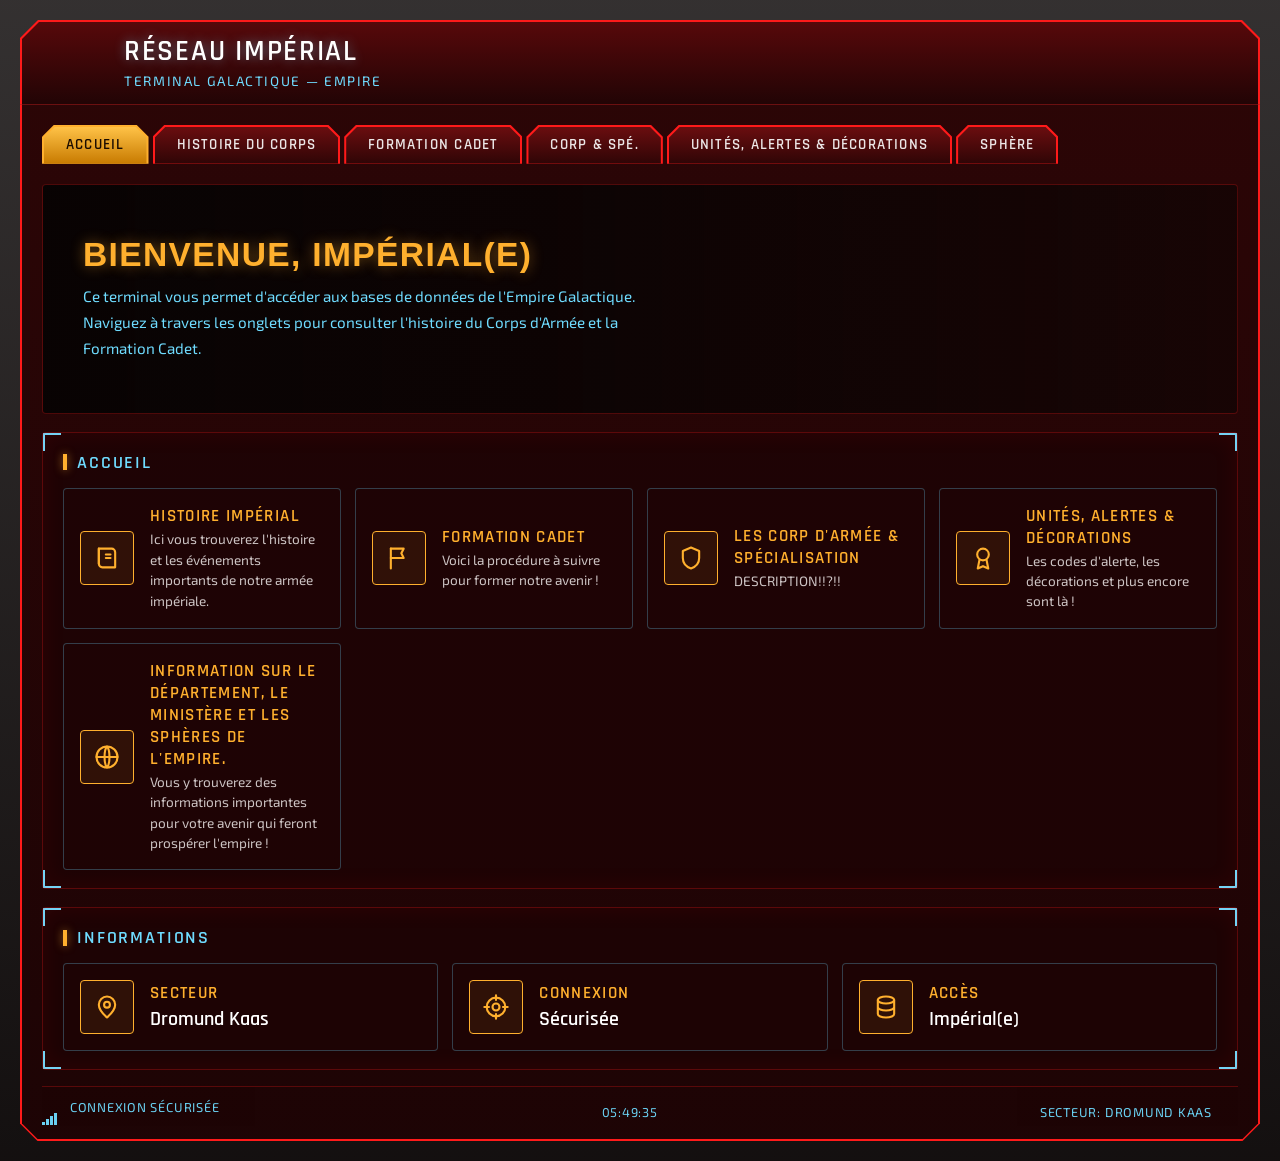
==== commit daa0d535: "Add files via upload" ====
--- a/index.html
+++ b/index.html
@@ -1,257 +1,158 @@
-<!DOCTYPE html>
-<html lang="fr">
-<head>
-  <meta charset="UTF-8">
-  <meta name="viewport" content="width=device-width, initial-scale=1.0">
-  <title>Réseau Impérial — Terminal Galactique de l'Empire</title>
-  <meta name="description" content="Terminal d'accès aux bases de données de l'Empire Galactique. Histoire du Corps d'Armée et Formation Cadet.">
-  <link rel="stylesheet" href="style.css">
-  <link rel="icon" type="image/x-icon" href="images/ICONE.png">
-
-  <!-- DISCORD / OPEN GRAPH EMBED -->
-  <meta property="og:type" content="website">
-  <meta property="og:title" content="Réseau Impérial — Empire Galactique">
-  <meta property="og:description" content="Terminal d'accès aux bases de données de l'Empire.">
-  <meta property="og:url" content="https://insanity-chan.github.io/Imperial/">
-  <meta property="og:image" content="https://insanity-chan.github.io/Imperial/preview.png">
-  <meta property="og:site_name" content="Réseau Impérial">
-  <meta name="theme-color" content="#ff1a1a">
-
-  <!-- TWITTER CARD -->
-  <meta name="twitter:card" content="summary_large_image">
-  <meta name="twitter:title" content="Réseau Impérial — Empire Galactique">
-  <meta name="twitter:description" content="Terminal d'accès aux bases de données de l'Empire.">
-  <meta name="twitter:image" content="https://insanity-chan.github.io/Imperial/preview.png">
-
-  <style>
-    body {
-      background-image: url('images/fond.png');
-      background-size: cover;
-      background-position: center;
-      background-attachment: fixed;
-      background-repeat: no-repeat;
-    }
-
-    body::before {
-      content: '';
-      position: fixed;
-      top: 0; left: 0;
-      width: 100%; height: 100%;
-      background: rgba(5, 5, 5, 0.75);
-      z-index: -1;
-    }
-
-    .holo-cards-link {
-      display: grid;
-      grid-template-columns: repeat(auto-fit, minmax(250px, 1fr));
-      gap: 20px;
-      margin-top: 25px;
-      text-decoration: none;
-    }
-
-    .holo-card-link {
-      display: block;
-      text-decoration: none;
-      border: 1px solid var(--holo-dim);
-      padding: 25px 20px;
-      background: rgba(26, 0, 0, 0.4);
-      transition: all 0.3s;
-      position: relative;
-      overflow: hidden;
-    }
-
-    .holo-card-link::before {
-      content: '';
-      position: absolute;
-      top: 0; left: -100%;
-      width: 100%; height: 100%;
-      background: linear-gradient(90deg, transparent, rgba(255,26,26,0.05), transparent);
-      transition: left 0.5s;
-    }
-
-    .holo-card-link:hover::before {
-      left: 100%;
-    }
-
-    .holo-card-link:hover {
-      border-color: var(--holo-cyan);
-      box-shadow: 0 0 20px var(--holo-glow), inset 0 0 20px rgba(255,26,26,0.05);
-      transform: translateY(-3px);
-    }
-
-    .holo-card-link .card-icon {
-      font-size: 2rem;
-      margin-bottom: 12px;
-      opacity: 0.7;
-    }
-
-    .holo-card-link .card-title {
-      font-family: 'Rajdhani', sans-serif;
-      font-size: 1rem;
-      letter-spacing: 0.15em;
-      text-transform: uppercase;
-      color: var(--holo-cyan);
-      text-shadow: 0 0 8px var(--holo-glow);
-      margin-bottom: 8px;
-    }
-
-    .holo-card-link .card-desc {
-      font-size: 0.8rem;
-      opacity: 0.5;
-      line-height: 1.6;
-    }
-
-    .holo-card-link .card-arrow {
-      margin-top: 15px;
-      font-size: 0.75rem;
-      opacity: 0.4;
-      letter-spacing: 0.1em;
-      text-transform: uppercase;
-    }
-
-    .holo-card-link:hover .card-arrow {
-      opacity: 1;
-    }
-
-    .holo-placeholder {
-      border: 1px dashed var(--holo-dim);
-      padding: 25px 20px;
-      background: rgba(26, 0, 0, 0.2);
-      transition: all 0.3s;
-      cursor: default;
-    }
-
-    .holo-placeholder:hover {
-      border-color: rgba(255,26,26,0.3);
-      background: rgba(26, 0, 0, 0.3);
-    }
-
-    .holo-placeholder .card-icon {
-      font-size: 2rem;
-      margin-bottom: 12px;
-      opacity: 0.4;
-    }
-
-    .holo-placeholder .card-title {
-      font-family: 'Rajdhani', sans-serif;
-      font-size: 1rem;
-      letter-spacing: 0.15em;
-      text-transform: uppercase;
-      color: var(--holo-cyan);
-      opacity: 0.4;
-      margin-bottom: 8px;
-    }
-
-    .holo-placeholder .card-desc {
-      font-size: 0.8rem;
-      opacity: 0.3;
-      line-height: 1.6;
-      font-style: italic;
-    }
-
-    .holo-placeholder .card-tag {
-      display: inline-block;
-      margin-top: 12px;
-      font-size: 0.7rem;
-      padding: 3px 10px;
-      border: 1px solid var(--holo-dim);
-      opacity: 0.3;
-      letter-spacing: 0.1em;
-      text-transform: uppercase;
-    }
-  </style>
-</head>
-<body>
-
-  <div id="boot-screen">
-    <div class="boot-text">&gt; INITIALISATION DU TERMINAL IMPÉRIAL...</div>
-    <div class="boot-text">&gt; CONNEXION AU RÉSEAU DE L'EMPIRE...</div>
-    <div class="boot-text">&gt; AUTHENTIFICATION : ACCORDÉE</div>
-    <div class="boot-text">&gt; CHARGEMENT DES DONNÉES...</div>
-    <div class="boot-bar"><div class="boot-bar-fill"></div></div>
-  </div>
-
-  <div class="holo-header">
-    <h1>Réseau Impérial</h1>
-    <div class="subtitle">Terminal Galactique — Empire</div>
-  </div>
-
-  <div class="holo-frame">
-
-    <div class="holo-nav">
-      <a href="index.html"><button class="active">Accueil</button></a>
-      <a href="histoir.html"><button>Histoire du Corps</button></a>
-      <a href="formation.html"><button>Formation Cadet</button></a>
-      <a href="corparmee.html"><button>Corp & Spé.</button></a>
-      <a href="unites.html"><button>Unités, Alertes & Décorations</button></a>
-      <a href="sphere.html"><button>Sphère</button></a>
-    </div>
-
-    <div class="holo-panel active">
-      <h2>Bienvenue, Impérial(e)</h2>
-      <p>Ce terminal vous permet d'accéder aux bases de données de l'Empire Galactique. Naviguez à travers les onglets pour consulter L'histoire du Corps d'Armée et la Formation Cadet.</p>
-
-      <div class="holo-cards-link">
-
-        <a href="histoir.html" class="holo-card-link">
-          <div class="card-icon">📋</div>
-          <div class="card-title">Histoire Impérial</div>
-          <div class="card-desc">Ici vous trouverez l'histoire et les événements importants de notre armée impériale.</div>
-          <div class="card-arrow">▸ Accéder</div>
-        </a>
-
-        <a href="formation.html" class="holo-card-link">
-          <div class="card-icon">🎖️</div>
-          <div class="card-title">Formation Cadet</div>
-          <div class="card-desc">Voici la procédure à suivre pour former notre avenir !</div>
-          <div class="card-arrow">▸ Accéder</div>
-        </a>
-
-                <a href="corparmee.html" class="holo-card-link">
-          <div class="card-icon">🪖</div>
-          <div class="card-title">Les Corp D'armée& Spécialisation</div>
-          <div class="card-desc">DESCRIPTION!!?!!</div>
-          <div class="card-arrow">▸ Accéder</div>
-        </a>
-
-        <a href="unites.html" class="holo-card-link">
-          <div class="card-icon">⚔️</div>
-          <div class="card-title">Unités, Alertes & Décorations</div>
-          <div class="card-desc">Les codes d'alerte, les décorations et plus encore sont là !</div>
-          <div class="card-arrow">▸ Accéder</div>
-        </a>
-
-        <a href="sphere.html" class="holo-card-link">
-          <div class="card-icon">🌐</div>
-          <div class="card-title">Information sur le département, le ministère et les sphères de l'empire.</div>
-          <div class="card-desc">Vous y trouverez des informations importantes pour votre avenir qui feront prospérer l'empire !</div>
-          <div class="card-arrow">▸ Accéder</div>
-        </a>
-
-      </div>
-    </div>
-
-    <div class="holo-status">
-      <span><span class="blink">●</span> CONNEXION SÉCURISÉE</span>
-      <span id="horloge">--:--:--</span>
-      <span>SECTEUR: DROMUND KAAS</span>
-    </div>
-  </div>
-
-  <script>
-    setTimeout(() => {
-      document.getElementById('boot-screen').style.display = 'none';
-    }, 700);
-
-    function updateClock() {
-      const now = new Date();
-      const h = String(now.getHours()).padStart(2, '0');
-      const m = String(now.getMinutes()).padStart(2, '0');
-      const s = String(now.getSeconds()).padStart(2, '0');
-      document.getElementById('horloge').textContent = `${h}:${m}:${s}`;
-    }
-    setInterval(updateClock, 1000);
-    updateClock();
-  </script>
-</body>
-</html>
+<!DOCTYPE html>
+<html lang="fr">
+<head>
+  <meta charset="UTF-8">
+  <meta name="viewport" content="width=device-width, initial-scale=1.0">
+  <title>Réseau Impérial — Terminal Galactique de l'Empire</title>
+  <meta name="description" content="Terminal d'accès aux bases de données de l'Empire Galactique. Histoire du Corps d'Armée et Formation Cadet.">
+  <link rel="stylesheet" href="style.css">
+  <link rel="icon" type="image/x-icon" href="images/ICONE.png">
+
+  <meta property="og:type" content="website">
+  <meta property="og:title" content="Réseau Impérial — Empire Galactique">
+  <meta property="og:description" content="Terminal d'accès aux bases de données de l'Empire.">
+  <meta property="og:url" content="https://insanity-chan.github.io/Imperial/">
+  <meta property="og:image" content="https://insanity-chan.github.io/Imperial/preview.png">
+  <meta property="og:site_name" content="Réseau Impérial">
+  <meta name="theme-color" content="#ff1a1a">
+
+  <meta name="twitter:card" content="summary_large_image">
+  <meta name="twitter:title" content="Réseau Impérial — Empire Galactique">
+  <meta name="twitter:description" content="Terminal d'accès aux bases de données de l'Empire.">
+  <meta name="twitter:image" content="https://insanity-chan.github.io/Imperial/preview.png">
+</head>
+<body>
+
+  <div id="boot-screen">
+    <div class="boot-text">&gt; INITIALISATION DU TERMINAL IMPÉRIAL...</div>
+    <div class="boot-text">&gt; CONNEXION AU RÉSEAU DE L'EMPIRE...</div>
+    <div class="boot-text">&gt; AUTHENTIFICATION : ACCORDÉE</div>
+    <div class="boot-text">&gt; CHARGEMENT DES DONNÉES...</div>
+    <div class="boot-bar"><div class="boot-bar-fill"></div></div>
+  </div>
+
+  <div class="holo-header">
+    <h1>Réseau Impérial</h1>
+    <div class="subtitle">Terminal Galactique — Empire</div>
+  </div>
+
+  <div class="holo-frame">
+
+    <div class="holo-nav">
+      <a href="index.html"><button class="active">Accueil</button></a>
+      <a href="histoir.html"><button>Histoire du Corps</button></a>
+      <a href="formation.html"><button>Formation Cadet</button></a>
+      <a href="corparmee.html"><button>Corp &amp; Spé.</button></a>
+      <a href="unites.html"><button>Unités, Alertes &amp; Décorations</button></a>
+      <a href="sphere.html"><button>Sphère</button></a>
+    </div>
+
+    <div class="accueil-hero">
+      <div class="hero-texte">
+        <div class="hero-titre">Bienvenue, Impérial(e)</div>
+        <p>Ce terminal vous permet d'accéder aux bases de données de l'Empire Galactique. Naviguez à travers les onglets pour consulter l'histoire du Corps d'Armée et la Formation Cadet.</p>
+      </div>
+    </div>
+
+    <div class="holo-section">
+      <h2>Accueil</h2>
+      <div class="accueil-cartes">
+
+        <a href="histoir.html" class="accueil-carte">
+          <div class="carte-icone"><svg viewBox="0 0 24 24"><path d="M5 4h11a3 3 0 0 1 3 3v13H8a3 3 0 0 1-3-3z"/><path d="M5 4v13"/><path d="M11 9h4M11 12h4"/></svg></div>
+          <div>
+            <div class="carte-titre">Histoire Impérial</div>
+            <div class="carte-texte">Ici vous trouverez l'histoire et les événements importants de notre armée impériale.</div>
+          </div>
+        </a>
+
+        <a href="formation.html" class="accueil-carte">
+          <div class="carte-icone"><svg viewBox="0 0 24 24"><path d="M5 21V4"/><path d="M5 4h11l-2 4 2 4H5"/></svg></div>
+          <div>
+            <div class="carte-titre">Formation Cadet</div>
+            <div class="carte-texte">Voici la procédure à suivre pour former notre avenir !</div>
+          </div>
+        </a>
+
+        <a href="corparmee.html" class="accueil-carte">
+          <div class="carte-icone"><svg viewBox="0 0 24 24"><path d="M12 3l7 3v6c0 4.5-3 7.5-7 9-4-1.5-7-4.5-7-9V6z"/></svg></div>
+          <div>
+            <div class="carte-titre">Les Corp D'armée &amp; Spécialisation</div>
+            <div class="carte-texte">DESCRIPTION!!?!!</div>
+          </div>
+        </a>
+
+        <a href="unites.html" class="accueil-carte">
+          <div class="carte-icone"><svg viewBox="0 0 24 24"><circle cx="12" cy="9" r="5"/><path d="M9 13.5L7.5 21l4.5-2 4.5 2-1.5-7.5"/></svg></div>
+          <div>
+            <div class="carte-titre">Unités, Alertes &amp; Décorations</div>
+            <div class="carte-texte">Les codes d'alerte, les décorations et plus encore sont là !</div>
+          </div>
+        </a>
+
+        <a href="sphere.html" class="accueil-carte">
+          <div class="carte-icone"><svg viewBox="0 0 24 24"><circle cx="12" cy="12" r="9"/><path d="M3 12h18"/><path d="M12 3c2.8 3 2.8 15 0 18c-2.8-3-2.8-15 0-18z"/></svg></div>
+          <div>
+            <div class="carte-titre">Information sur le département, le ministère et les sphères de l'empire.</div>
+            <div class="carte-texte">Vous y trouverez des informations importantes pour votre avenir qui feront prospérer l'empire !</div>
+          </div>
+        </a>
+
+      </div>
+    </div>
+
+    <div class="holo-section">
+      <h2>Informations</h2>
+      <div class="holo-grid">
+
+        <div class="holo-card">
+          <div class="carte-icone"><svg viewBox="0 0 24 24"><path d="M12 21s7-6.2 7-11a7 7 0 0 0-14 0c0 4.8 7 11 7 11z"/><circle cx="12" cy="10" r="2.5"/></svg></div>
+          <div>
+            <div class="label">Secteur</div>
+            <div class="value">Dromund Kaas</div>
+          </div>
+        </div>
+
+        <div class="holo-card">
+          <div class="carte-icone"><svg viewBox="0 0 24 24"><circle cx="12" cy="12" r="8"/><circle cx="12" cy="12" r="3"/><path d="M12 2v4M12 18v4M2 12h4M18 12h4"/></svg></div>
+          <div>
+            <div class="label">Connexion</div>
+            <div class="value">Sécurisée</div>
+          </div>
+        </div>
+
+        <div class="holo-card">
+          <div class="carte-icone"><svg viewBox="0 0 24 24"><ellipse cx="12" cy="6" rx="7" ry="3"/><path d="M5 6v6c0 1.7 3.1 3 7 3s7-1.3 7-3V6M5 12v6c0 1.7 3.1 3 7 3s7-1.3 7-3v-6"/></svg></div>
+          <div>
+            <div class="label">Accès</div>
+            <div class="value">Impérial(e)</div>
+          </div>
+        </div>
+
+      </div>
+    </div>
+
+    <div class="holo-status">
+      <span><span class="blink">●</span> CONNEXION SÉCURISÉE</span>
+      <span id="horloge">--:--:--</span>
+      <span>SECTEUR: DROMUND KAAS</span>
+    </div>
+  </div>
+
+  <script>
+    setTimeout(() => {
+      document.getElementById('boot-screen').style.display = 'none';
+    }, 700);
+
+    function updateClock() {
+      const now = new Date();
+      const h = String(now.getHours()).padStart(2, '0');
+      const m = String(now.getMinutes()).padStart(2, '0');
+      const s = String(now.getSeconds()).padStart(2, '0');
+      document.getElementById('horloge').textContent = `${h}:${m}:${s}`;
+    }
+    setInterval(updateClock, 1000);
+    updateClock();
+  </script>
+</body>
+</html>
--- a/style.css
+++ b/style.css
@@ -1,16 +1,20 @@
 @import url('https://fonts.googleapis.com/css2?family=Rajdhani:wght@500;600;700&family=Exo+2:wght@400;500;600&display=swap');
 
 :root {
-  --holo-cyan: #6fdcff;               /* CYAN HUD : titres et liens */
-  --holo-neon: #ff1a1a;               /* ROUGE NÉON : cadres, bordures, lueurs */
-  --holo-accent: #ffb02e;             /* OR : onglet actif, icônes, prix */
+  --holo-cyan: #6fdcff;      /* CYAN HUD : titres, liens, texte secondaire */
+  --holo-neon: #ff1a1a;      /* ROUGE NÉON : cadres et bordures */
+  --holo-accent: #ffb02e;    /* OR : onglet actif, icônes, titres de cartes, prix */
   --holo-blue: #8a0a0a;
   --holo-deep: #1a0000;
-  --holo-glow: rgba(255, 26, 26, 0.55);
-  --holo-dim: rgba(255, 26, 26, 0.25);
+  --holo-glow: rgba(111, 220, 255, 0.45);
+  --holo-dim: rgba(255, 26, 26, 0.28);
   --panel: rgba(30, 4, 6, 0.82);
-  --bg-dark: #050505;
+  --bg-dark: #070303;
   --text-white: #ece6e6;
+  --hud-top: rgba(80, 8, 10, 0.96);
+  --hud-bottom: rgba(24, 3, 4, 0.96);
+  --hud-tab-top: rgba(90, 12, 14, 0.9);
+  --hud-tab-bottom: rgba(35, 4, 5, 0.95);
 }
 
 * { margin: 0; padding: 0; box-sizing: border-box; }
@@ -20,7 +24,7 @@
 body {
   background: var(--bg-dark);
   color: var(--text-white);
-  font-family: 'Exo 2', sans-serif;
+  font-family: 'Exo 2', monospace;
   overflow-x: hidden;
   min-height: 100vh;
   position: relative;
@@ -122,7 +126,7 @@
   border: 1px solid var(--holo-dim);
   color: var(--holo-cyan);
   padding: 8px 24px;
-  font-family: 'Exo 2', sans-serif;
+  font-family: 'Exo 2', monospace;
   font-size: 0.85rem;
   letter-spacing: 0.15em;
   text-transform: uppercase;
@@ -205,7 +209,7 @@
   border: 1px solid var(--holo-dim);
   color: var(--text-white);
   padding: 10px 14px;
-  font-family: 'Exo 2', sans-serif;
+  font-family: 'Exo 2', monospace;
   font-size: 0.9rem;
   margin-bottom: 12px;
   transition: all 0.3s;
@@ -919,172 +923,398 @@
 }
 
 
-/* ======================================================
-   HUD STYLE SWTOR — 3 couleurs : rouge néon, cyan HUD, or
-   ====================================================== */
+/* =====================================================
+   HUD SWTOR — RÉSEAU IMPÉRIAL
+   3 couleurs : rouge néon (cadres) · cyan (titres, texte) · or (accents)
+   ===================================================== */
+
 body {
-  background: radial-gradient(ellipse at 50% 0%, #3a0709 0%, #120304 55%, #050202 100%) fixed;
+  background:
+    linear-gradient(180deg, rgba(7, 3, 3, 0.82), rgba(7, 3, 3, 0.95)),
+    url('images/fond.png') center / cover no-repeat fixed;
   font-family: 'Exo 2', 'Segoe UI', sans-serif;
   font-size: 0.95rem;
 }
+body::before,
 body::after { content: none; animation: none; }
 
-/* --- Fenêtre : barre de titre + cadre --- */
+/* ---------- Fenêtre : barre de titre ---------- */
 .holo-header {
-  display: grid;
-  grid-template-columns: 56px 1fr;
-  grid-template-rows: auto auto;
-  align-content: center;
-  column-gap: 14px;
+  position: relative;
+  isolation: isolate;
   margin: 20px 20px 0;
-  padding: 14px 22px;
+  padding: 16px 24px 16px 104px;
   text-align: left;
-  border: 1px solid var(--holo-neon);
-  border-radius: 12px 12px 0 0;
-  background: linear-gradient(180deg, rgba(70, 8, 10, 0.92), rgba(24, 3, 4, 0.92));
-  box-shadow: 0 0 22px var(--holo-dim);
+  border: 0;
+  border-radius: 0;
+  box-shadow: none;
+  background: var(--holo-neon);
+  clip-path: polygon(18px 0, calc(100% - 18px) 0, 100% 18px, 100% 100%, 0 100%, 0 18px);
 }
 .holo-header::before {
   content: '';
-  grid-row: 1 / 3;
-  width: 56px; height: 56px;
+  position: absolute;
+  top: 2px; right: 2px; bottom: 0; left: 2px;
+  width: auto; height: auto;
+  z-index: -1;
+  background: linear-gradient(180deg, var(--hud-top), var(--hud-bottom));
+  clip-path: polygon(17px 0, calc(100% - 17px) 0, 100% 17px, 100% 100%, 0 100%, 0 17px);
+}
+.holo-header::after {
+  content: '';
+  position: absolute;
+  left: 26px; top: 50%;
+  width: 60px; height: 60px;
+  transform: translateY(-50%);
   background: url('images/ICONE.png') center / contain no-repeat;
 }
 .holo-header h1 {
+  position: relative;
   font-family: 'Rajdhani', sans-serif;
   font-weight: 600;
-  font-size: 1.7rem;
-  letter-spacing: 0.08em;
+  font-size: 1.8rem;
   line-height: 1.1;
+  letter-spacing: 0.06em;
+  text-transform: uppercase;
   color: #fff;
   text-shadow: 0 0 12px var(--holo-glow);
   animation: none;
 }
 .holo-header .subtitle {
-  margin-top: 0;
+  margin-top: 4px;
   font-size: 0.85rem;
-  letter-spacing: 0.1em;
+  letter-spacing: 0.12em;
+  text-transform: uppercase;
+  color: var(--holo-cyan);
   opacity: 1;
-  color: var(--holo-cyan);
-}
+}
+
+/* ---------- Fenêtre : cadre principal ---------- */
 .holo-frame {
+  position: relative;
+  isolation: isolate;
   margin: 0 20px 20px;
-  padding: 18px 20px 14px;
-  border: 1px solid var(--holo-neon);
-  border-top: 1px solid var(--holo-dim);
-  border-radius: 0 0 12px 12px;
-  background: rgba(14, 2, 3, 0.8);
-  box-shadow: 0 0 22px var(--holo-dim);
-}
-.holo-frame::before, .holo-frame::after { content: none; }
-
-/* --- Onglets --- */
-.holo-nav { justify-content: flex-start; gap: 6px; margin-bottom: 18px; }
+  padding: 20px 22px 16px;
+  border: 0;
+  border-radius: 0;
+  box-shadow: none;
+  backdrop-filter: none;
+  background: var(--holo-neon);
+  clip-path: polygon(0 0, 100% 0, 100% calc(100% - 18px), calc(100% - 18px) 100%, 18px 100%, 0 calc(100% - 18px));
+}
+.holo-frame::before {
+  content: '';
+  position: absolute;
+  top: 0; right: 2px; bottom: 2px; left: 2px;
+  width: auto; height: auto;
+  border: 0;
+  box-shadow: none;
+  z-index: -1;
+  background: linear-gradient(180deg, rgba(20, 3, 4, 0.9), rgba(10, 2, 3, 0.92));
+  clip-path: polygon(0 0, 100% 0, 100% calc(100% - 16px), calc(100% - 16px) 100%, 16px 100%, 0 calc(100% - 16px));
+}
+.holo-frame::after { content: none; }
+
+/* ---------- Onglets biseautés ---------- */
+.holo-nav {
+  display: flex;
+  justify-content: flex-start;
+  gap: 4px;
+  flex-wrap: wrap;
+  margin-bottom: 20px;
+}
+.holo-nav a { text-decoration: none; }
 .holo-nav button {
+  position: relative;
+  isolation: isolate;
+  padding: 10px 24px;
+  border: 0;
+  border-radius: 0;
+  background: var(--holo-neon);
+  box-shadow: none;
   font-family: 'Rajdhani', sans-serif;
   font-weight: 600;
   font-size: 0.95rem;
   letter-spacing: 0.08em;
-  color: var(--text-white);
-  padding: 9px 22px;
-  border: 1px solid var(--holo-neon);
-  border-radius: 10px 10px 0 0;
-  background: linear-gradient(180deg, rgba(90, 12, 14, 0.7), rgba(35, 4, 5, 0.9));
+  text-transform: uppercase;
+  color: var(--text-white);
+  text-shadow: none;
+  cursor: pointer;
+  clip-path: polygon(12px 0, calc(100% - 12px) 0, 100% 12px, 100% 100%, 0 100%, 0 12px);
+}
+.holo-nav button::before {
+  content: '';
+  position: absolute;
+  top: 2px; right: 2px; bottom: 0; left: 2px;
+  z-index: -1;
+  background: linear-gradient(180deg, var(--hud-tab-top), var(--hud-tab-bottom));
+  clip-path: polygon(11px 0, calc(100% - 11px) 0, 100% 11px, 100% 100%, 0 100%, 0 11px);
 }
 .holo-nav button:hover {
-  border-color: var(--holo-cyan);
-  box-shadow: 0 0 14px var(--holo-glow);
+  background: var(--holo-cyan);
+  box-shadow: none;
   text-shadow: none;
 }
+.holo-nav button:hover::before {
+  background: linear-gradient(180deg, rgba(20, 50, 60, 0.9), rgba(8, 20, 26, 0.95));
+}
 .holo-nav button.active {
+  background: var(--holo-accent);
   color: #1a0c00;
-  border-color: var(--holo-accent);
+  box-shadow: none;
+  text-shadow: none;
+}
+.holo-nav button.active::before {
   background: linear-gradient(180deg, #ffc247, #c77a00);
-  box-shadow: 0 0 16px rgba(255, 176, 46, 0.55);
-  text-shadow: none;
-}
-
-/* --- Panneaux --- */
+}
+
+/* ---------- Panneaux : coins en équerre ---------- */
+.holo-panel.active { display: block; margin-top: 0; }
 .holo-panel.active,
 .holo-section {
+  --br: var(--holo-cyan);
   display: block;
   margin-top: 18px;
   padding: 18px 20px;
   border: 1px solid var(--holo-dim);
-  border-radius: 8px;
-  background: var(--panel);
-  box-shadow: inset 0 0 25px rgba(255, 26, 26, 0.1);
-}
-.holo-panel.active { margin-top: 0; }
-
-.holo-panel h2, .holo-section h2 {
+  border-radius: 4px;
+  box-shadow: inset 0 0 25px rgba(255, 26, 26, 0.08);
+  background:
+    linear-gradient(var(--br), var(--br)) top left / 18px 2px no-repeat,
+    linear-gradient(var(--br), var(--br)) top left / 2px 18px no-repeat,
+    linear-gradient(var(--br), var(--br)) top right / 18px 2px no-repeat,
+    linear-gradient(var(--br), var(--br)) top right / 2px 18px no-repeat,
+    linear-gradient(var(--br), var(--br)) bottom left / 18px 2px no-repeat,
+    linear-gradient(var(--br), var(--br)) bottom left / 2px 18px no-repeat,
+    linear-gradient(var(--br), var(--br)) bottom right / 18px 2px no-repeat,
+    linear-gradient(var(--br), var(--br)) bottom right / 2px 18px no-repeat,
+    var(--panel);
+  animation: panelFade 0.5s ease;
+}
+
+/* ---------- Titres ---------- */
+.holo-panel h2,
+.holo-section h2 {
   position: relative;
-  padding: 0 0 0 12px;
-  margin-bottom: 14px;
+  margin: 0 0 14px;
+  padding: 0 0 0 14px;
+  border: 0;
   font-family: 'Rajdhani', sans-serif;
   font-weight: 600;
-  font-size: 1.1rem;
+  font-size: 1.15rem;
   letter-spacing: 0.1em;
+  text-transform: uppercase;
   color: var(--holo-cyan);
   text-shadow: none;
-  border: 0;
-}
-.holo-panel h2::before, .holo-section h2::before {
+}
+.holo-panel h2::before,
+.holo-section h2::before {
   content: '';
   position: absolute;
   left: 0; top: 0.2em; bottom: 0.2em;
   width: 4px;
   background: var(--holo-accent);
-  box-shadow: 0 0 8px var(--holo-accent);
-}
-.holo-section h3 { font-family: 'Rajdhani', sans-serif; letter-spacing: 0.12em; }
-
-/* --- Accueil : cartes --- */
-.holo-frame .holo-card-link {
+  box-shadow: 0 0 8px rgba(255, 176, 46, 0.6);
+}
+.holo-section h3 {
+  margin: 22px 0 10px;
+  font-family: 'Rajdhani', sans-serif;
+  font-weight: 600;
+  font-size: 1rem;
+  letter-spacing: 0.12em;
+  text-transform: uppercase;
+  color: var(--holo-accent);
+  opacity: 1;
+}
+.holo-section h4 {
+  margin: 18px 0 8px;
+  font-family: 'Rajdhani', sans-serif;
+  font-size: 0.95rem;
+  letter-spacing: 0.1em;
+  text-transform: uppercase;
+  color: var(--holo-cyan);
+  opacity: 1;
+}
+.holo-panel p,
+.holo-section p {
+  line-height: 1.7;
+  margin-bottom: 12px;
+  color: var(--text-white);
+  opacity: 0.92;
+}
+.holo-intro { font-style: italic; opacity: 0.75; }
+.holo-note  { font-size: 0.8rem; font-style: italic; opacity: 0.65; }
+
+/* ---------- Liens, sommaire, listes, tableaux ---------- */
+a, a:visited { color: var(--holo-cyan); text-decoration: none; }
+.holo-sommaire { display: flex; flex-direction: column; gap: 8px; }
+.holo-link {
+  display: block;
+  padding: 10px 16px;
+  border: 1px solid rgba(111, 220, 255, 0.25);
+  border-left: 3px solid var(--holo-accent);
+  border-radius: 4px;
+  background: rgba(30, 4, 6, 0.55);
+  color: var(--holo-cyan);
+  font-size: 0.9rem;
+  letter-spacing: 0.06em;
+  transition: none;
+}
+.holo-link:hover {
+  border-color: var(--holo-cyan);
+  border-left-color: var(--holo-accent);
+  background: rgba(111, 220, 255, 0.08);
+  padding-left: 22px;
+  box-shadow: 0 0 10px var(--holo-glow);
+}
+.holo-list li::before { color: var(--holo-accent); text-shadow: none; }
+.holo-list li strong { color: var(--holo-cyan); text-shadow: none; }
+.holo-table th { color: var(--holo-accent); border-bottom: 1px solid var(--holo-neon); text-shadow: none; }
+.holo-table td { color: var(--text-white); }
+
+/* ---------- Accueil : bannière ---------- */
+.accueil-hero {
+  display: flex;
+  align-items: center;
+  min-height: 230px;
+  margin-top: 0;
+  padding: 30px 40px;
+  border: 1px solid var(--holo-dim);
+  border-radius: 4px;
+  background:
+    linear-gradient(90deg, rgba(7, 3, 3, 0.94) 0%, rgba(7, 3, 3, 0.7) 45%, rgba(7, 3, 3, 0.15) 100%),
+    url('images/fond.png') center / cover no-repeat,
+    #1a0505;
+}
+.accueil-hero .hero-texte { max-width: 560px; }
+.hero-titre {
+  margin-bottom: 10px;
+  font-family: 'Rajdhani', sans-serif;
+  font-weight: 700;
+  font-size: 2.1rem;
+  letter-spacing: 0.04em;
+  text-transform: uppercase;
+  color: var(--holo-accent);
+  text-shadow: 0 0 14px rgba(255, 176, 46, 0.45);
+}
+.accueil-hero p { line-height: 1.7; color: var(--holo-cyan); }
+.accueil-hero em { color: var(--holo-accent); font-style: italic; }
+
+/* ---------- Accueil : cartes ---------- */
+.accueil-cartes,
+.holo-grid {
+  display: grid;
+  grid-template-columns: repeat(auto-fit, minmax(260px, 1fr));
+  gap: 14px;
+  margin-top: 0;
+}
+a.accueil-carte,
+a.accueil-carte:visited,
+.holo-card {
+  display: flex;
+  align-items: center;
+  gap: 16px;
+  padding: 16px;
+  border: 1px solid rgba(111, 220, 255, 0.28);
+  border-radius: 4px;
+  background: rgba(30, 4, 6, 0.6);
+  color: var(--text-white);
+  transition: none;
+}
+a.accueil-carte:hover,
+.holo-card:hover {
+  border-color: var(--holo-cyan);
   background: rgba(60, 8, 10, 0.55);
-  border: 1px solid rgba(255, 26, 26, 0.45);
-  border-radius: 8px;
-}
-.holo-frame .holo-card-link:hover {
-  border-color: var(--holo-cyan);
-  background: rgba(110, 14, 16, 0.5);
   box-shadow: 0 0 16px var(--holo-glow);
-  transform: none;
-}
-.holo-frame .holo-card-link .card-icon {
+}
+.carte-icone {
+  flex: 0 0 54px;
+  width: 54px; height: 54px;
   display: grid;
   place-items: center;
-  width: 54px; height: 54px;
-  font-size: 1.6rem;
+  border: 1px solid var(--holo-accent);
+  border-radius: 4px;
+  color: var(--holo-accent);
+  background: rgba(255, 176, 46, 0.08);
+}
+.carte-icone svg {
+  width: 28px; height: 28px;
+  fill: none;
+  stroke: currentColor;
+  stroke-width: 1.8;
+  stroke-linecap: round;
+  stroke-linejoin: round;
+}
+.carte-titre,
+.holo-card .label {
+  font-family: 'Rajdhani', sans-serif;
+  font-weight: 600;
+  font-size: 1.05rem;
+  letter-spacing: 0.08em;
+  text-transform: uppercase;
+  color: var(--holo-accent);
   opacity: 1;
-  border: 1px solid var(--holo-accent);
-  border-radius: 8px;
-  background: rgba(255, 176, 46, 0.1);
-}
-.holo-frame .holo-card-link .card-title {
+  text-shadow: none;
+}
+.carte-texte {
+  margin-top: 2px;
+  font-size: 0.85rem;
+  line-height: 1.5;
+  color: var(--text-white);
+  opacity: 0.85;
+}
+.holo-card .value {
+  margin-top: 2px;
   font-family: 'Rajdhani', sans-serif;
   font-weight: 600;
-  font-size: 1.1rem;
-  color: var(--holo-accent);
+  font-size: 1.25rem;
+  color: #fff;
   text-shadow: none;
 }
-.holo-frame .holo-card-link .card-desc { opacity: 0.85; }
-.holo-frame .holo-card-link .card-arrow { color: var(--holo-cyan); opacity: 0.8; }
-
-/* --- Tableaux, listes, liens --- */
-.holo-table th { border-bottom-color: var(--holo-neon); text-shadow: none; }
-.holo-list li::before { color: var(--holo-accent); text-shadow: none; }
-.holo-link { border-radius: 6px; background: rgba(60, 8, 10, 0.5); }
-
-/* --- Barre d'état --- */
-.holo-status { opacity: 0.85; font-size: 0.8rem; letter-spacing: 0.06em; border-top-color: var(--holo-dim); }
-
-/* --- Mobile --- */
+
+/* ---------- Barre d'état : jauge de signal + logo ---------- */
+.holo-status {
+  display: flex;
+  justify-content: space-between;
+  align-items: center;
+  margin-top: 16px;
+  padding-top: 12px;
+  border-top: 1px solid var(--holo-dim);
+  font-size: 0.8rem;
+  letter-spacing: 0.06em;
+  color: var(--holo-cyan);
+  opacity: 0.95;
+}
+.holo-status .blink {
+  display: inline-block;
+  width: 16px; height: 12px;
+  margin-right: 8px;
+  font-size: 0;
+  vertical-align: -1px;
+  animation: none;
+  background:
+    linear-gradient(var(--holo-cyan), var(--holo-cyan)) 0 100% / 3px 3px no-repeat,
+    linear-gradient(var(--holo-cyan), var(--holo-cyan)) 4px 100% / 3px 6px no-repeat,
+    linear-gradient(var(--holo-cyan), var(--holo-cyan)) 8px 100% / 3px 9px no-repeat,
+    linear-gradient(var(--holo-cyan), var(--holo-cyan)) 12px 100% / 3px 12px no-repeat;
+}
+.holo-status > span:last-child::after {
+  content: '';
+  display: inline-block;
+  width: 18px; height: 18px;
+  margin-left: 8px;
+  vertical-align: -4px;
+  background: url('images/ICONE.png') center / contain no-repeat;
+}
+
+/* ---------- Mobile ---------- */
 @media (max-width: 600px) {
-  .holo-header { margin: 10px 10px 0; padding: 10px 14px; grid-template-columns: 44px 1fr; }
-  .holo-header::before { width: 44px; height: 44px; }
-  .holo-header h1 { font-size: 1.3rem; }
-  .holo-frame { margin: 0 10px 10px; padding: 12px; }
-  .holo-nav button { padding: 7px 12px; font-size: 0.8rem; }
+  .holo-header { margin: 10px 10px 0; padding: 12px 14px 12px 70px; }
+  .holo-header::after { left: 12px; width: 46px; height: 46px; }
+  .holo-header h1 { font-size: 1.35rem; }
+  .holo-frame { margin: 0 10px 10px; padding: 14px 12px; }
+  .holo-nav button { padding: 8px 14px; font-size: 0.8rem; }
+  .accueil-hero { padding: 20px; min-height: 180px; }
+  .hero-titre { font-size: 1.5rem; }
   .holo-status { flex-direction: column; gap: 6px; }
 }
